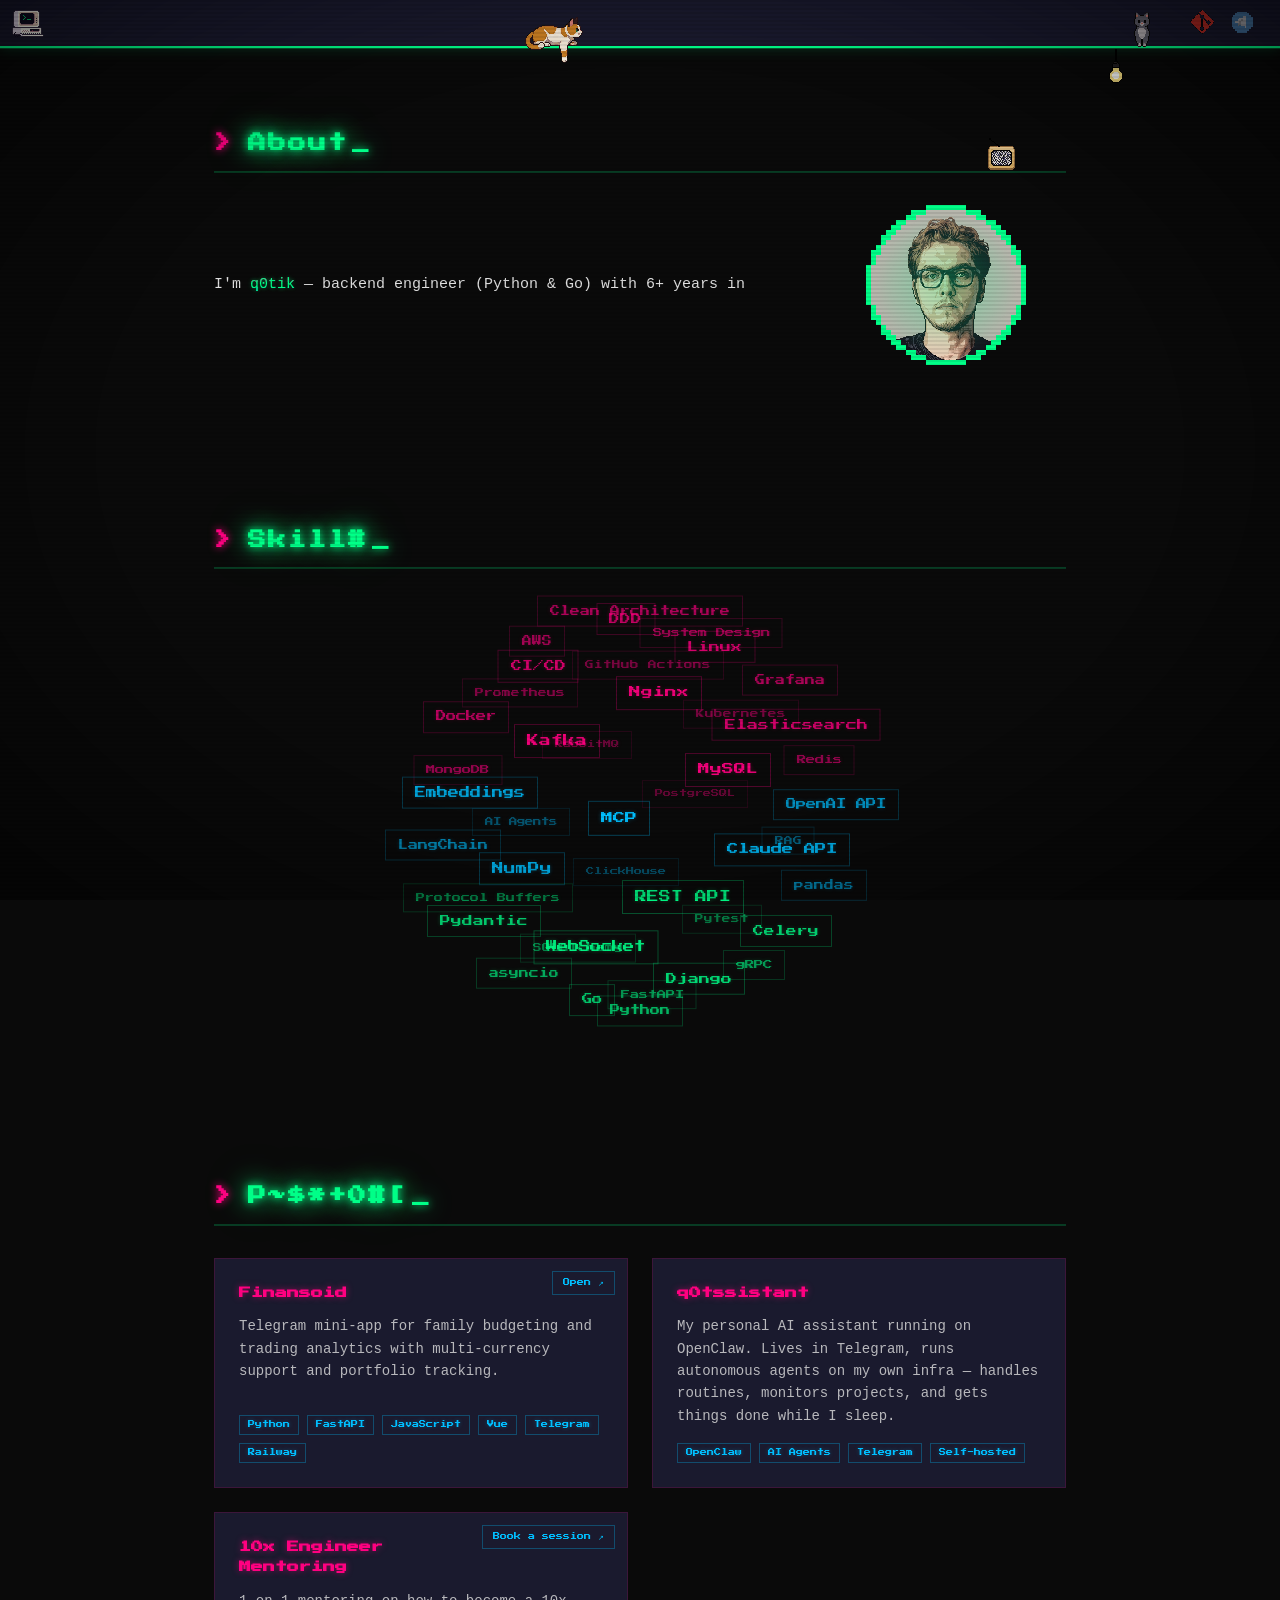
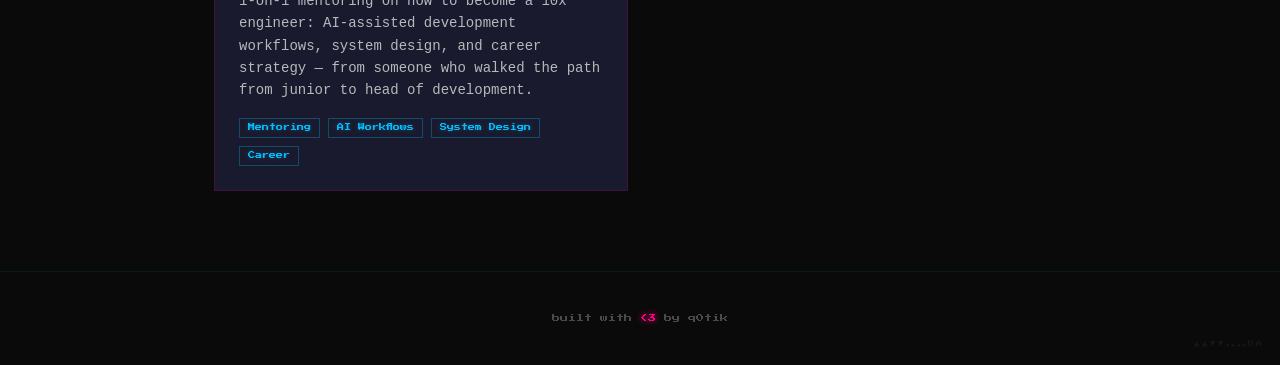
==== index.html @ b0bc7a1e "content: refresh about, expand skills cloud, rework projects - About: Python & Go, real CV numbers, " ====
<!DOCTYPE html>
<html lang="en">
<head>
  <meta charset="UTF-8">
  <meta name="viewport" content="width=device-width, initial-scale=1.0, maximum-scale=1.0, user-scalable=no">
  <meta name="description" content="q0tik — backend engineer & engineering lead. High-load fintech systems, AI agents, pixel art. Personal portfolio.">
  <meta name="theme-color" content="#0a0a0a">
  <title>q0tik — backend engineer & genius</title>
  <link rel="icon" type="image/png" href="assets/favicon.png">
  <link rel="icon" type="image/x-icon" href="favicon.ico">
  <link rel="preconnect" href="https://fonts.googleapis.com">
  <link rel="preconnect" href="https://fonts.gstatic.com" crossorigin>
  <link href="https://fonts.googleapis.com/css2?family=Press+Start+2P&display=swap" rel="stylesheet">
  <link rel="stylesheet" href="css/style.css">
</head>
<body>
  <canvas id="particles-canvas"></canvas>
  <nav class="navbar" id="navbar">
    <button class="terminal-btn" id="terminal-btn" aria-label="Open terminal"><div class="terminal-btn-sprite"></div></button>
    <div class="cat-container cat-lying" id="cat-lying" aria-hidden="true"></div>
    <div class="cat-container" id="cat" aria-hidden="true"></div>
    <button class="bulb-toggle" id="bulb-toggle" aria-label="Toggle lights">
      <img src="assets/bulb/bulb-on.png" alt="" class="bulb-img" id="bulb-img">
    </button>
    <div class="nav-socials">
      <a href="https://github.com/q0tik" target="_blank" rel="noopener" aria-label="GitHub"><img src="assets/icons/git_64x64.png" alt="GitHub" class="nav-icon"></a>
      <a href="https://q0tik.t.me" target="_blank" rel="noopener" aria-label="Telegram"><img src="assets/icons/tg_pixelart_64x64.png" alt="Telegram" class="nav-icon"></a>
    </div>
  </nav>

  <main>
    <section id="about" class="section">
      <div class="section-title-wrap">
        <h2 class="section-title">About</h2>
        <div class="tv-container" aria-hidden="true"><div class="tv-sprite"></div></div>
      </div>
      <div class="about-content">
        <p>I'm <span class="highlight glitch" data-text="q0tik">q0tik</span> — backend engineer (Python &amp; Go) with 6+ years in fintech, crypto, and quant trading. I build high-load systems that handle 40K+ events/sec and process $2M+ in daily transactions — from architecture to production. Not just an engineer: I've built a revenue-making p2p payments startup from scratch and grew its engineering team to 12+ people — hiring, architecture, releases, on-call, all of it. On the side I make games and pixel art.</p>
        <div class="avatar-frame">
          <img src="assets/sprites/avatar-circle.png" alt="q0tik" class="avatar-img">
        </div>
      </div>
    </section>

    <section id="skills" class="section">
      <h2 class="section-title">Skills</h2>
      <div class="skills-orbit" id="skills-orbit"></div>
    </section>

    <section id="projects" class="section">
      <h2 class="section-title">Projects</h2>
      <div class="projects-grid">
        <div class="project-card">
          <a href="https://t.me/finansoid_bot/finansoid" target="_blank" rel="noopener" class="project-link">Open ↗</a>
          <h3>Finansoid</h3>
          <p>Telegram mini-app for family budgeting and trading analytics with multi-currency support and portfolio tracking.</p>
          <div class="project-tags">
            <span class="project-tag">Python</span>
            <span class="project-tag">FastAPI</span>
            <span class="project-tag">JavaScript</span>
            <span class="project-tag">Vue</span>
            <span class="project-tag">Telegram</span>
            <span class="project-tag">Railway</span>
          </div>
        </div>
        <div class="project-card">
          <h3>q0tssistant</h3>
          <p>My personal AI assistant running on OpenClaw. Lives in Telegram, runs autonomous agents on my own infra — handles routines, monitors projects, and gets things done while I sleep.</p>
          <div class="project-tags">
            <span class="project-tag">OpenClaw</span>
            <span class="project-tag">AI Agents</span>
            <span class="project-tag">Telegram</span>
            <span class="project-tag">Self-hosted</span>
          </div>
        </div>
        <div class="project-card">
          <a href="https://q0tik.t.me" target="_blank" rel="noopener" class="project-link">Book a session ↗</a>
          <h3>10x Engineer Mentoring</h3>
          <p>1-on-1 mentoring on how to become a 10x engineer: AI-assisted development workflows, system design, and career strategy — from someone who walked the path from junior to head of development.</p>
          <div class="project-tags">
            <span class="project-tag">Mentoring</span>
            <span class="project-tag">AI Workflows</span>
            <span class="project-tag">System Design</span>
            <span class="project-tag">Career</span>
          </div>
        </div>
      </div>
    </section>

  </main>

  <footer class="footer">
    <p>built with <span class="heart">&lt;3</span> by q0tik</p>
    <span class="konami-hint">▲▲▼▼◄►◄►BA</span>
  </footer>

  <script src="js/bulb.js"></script>
  <script src="js/cat.js"></script>
  <script src="js/horse.js"></script>
  <script src="js/particles.js"></script>
  <script src="js/skills.js"></script>
  <script src="js/effects.js"></script>
  <script src="js/hacker-text.js"></script>
  <script src="js/konami.js"></script>
  <script src="js/matrix.js"></script>
  <script src="js/terminal.js"></script>
  <script src="js/pixel-explosions.js"></script>
  <script src="js/main.js"></script>
</body>
</html>
---- css/style.css ----
/* === Reset === */
*, *::before, *::after {
  margin: 0;
  padding: 0;
  box-sizing: border-box;
}


/* === Palette === */
:root {
  --bg: #0a0a0a;
  --surface: #1a1a2e;
  --text: #e0e0e0;
  --accent-green: #00ff88;
  --accent-pink: #ff0080;
  --accent-blue: #00bfff;
  --font-pixel: 'Press Start 2P', monospace;
  --font-body: 'Courier New', Courier, monospace;
  --navbar-height: 48px;
  --glow-green: 0 0 6px var(--accent-green), 0 0 20px var(--accent-green), 0 0 40px rgba(0, 255, 136, 0.3);
  --glow-pink: 0 0 6px var(--accent-pink), 0 0 20px var(--accent-pink), 0 0 40px rgba(255, 0, 128, 0.3);
  --glow-blue: 0 0 6px var(--accent-blue), 0 0 20px var(--accent-blue), 0 0 40px rgba(0, 191, 255, 0.3);
}

html, body {
  overflow-x: hidden;
}

html {
  scroll-behavior: smooth;
  scroll-padding-top: var(--navbar-height);
}

/* === Custom Cursor === */
body {
  background: var(--bg);
  color: var(--text);
  font-family: var(--font-body);
  font-size: 15px;
  line-height: 1.7;
  cursor: url("data:image/svg+xml,%3Csvg xmlns='http://www.w3.org/2000/svg' width='16' height='16'%3E%3Crect x='6' y='0' width='4' height='16' fill='%2300ff88'/%3E%3Crect x='0' y='6' width='16' height='4' fill='%2300ff88'/%3E%3C/svg%3E") 8 8, crosshair;
  overflow-x: hidden;
}

/* Pointer cursor — pink crosshair with dot */
a, button, .project-card, .social-link,
.terminal-btn, .terminal-close, .bulb-toggle,
.skill-tag, .nav-icon, .project-link, .konami-hint {
  cursor: url("data:image/svg+xml,%3Csvg xmlns='http://www.w3.org/2000/svg' width='16' height='16'%3E%3Crect x='6' y='0' width='4' height='16' fill='%23ff0080'/%3E%3Crect x='0' y='6' width='16' height='4' fill='%23ff0080'/%3E%3Crect x='6' y='6' width='4' height='4' fill='%23fff'/%3E%3C/svg%3E") 8 8, pointer;
}

/* Grab cursor — blue open hand pixels */
.skills-orbit {
  cursor: url("data:image/svg+xml,%3Csvg xmlns='http://www.w3.org/2000/svg' width='16' height='16'%3E%3Crect x='2' y='0' width='2' height='6' fill='%2300bfff'/%3E%3Crect x='6' y='0' width='2' height='6' fill='%2300bfff'/%3E%3Crect x='10' y='0' width='2' height='6' fill='%2300bfff'/%3E%3Crect x='0' y='6' width='14' height='2' fill='%2300bfff'/%3E%3Crect x='0' y='8' width='14' height='6' fill='%2300bfff'/%3E%3C/svg%3E") 7 8, grab;
}

.skills-orbit:active {
  cursor: url("data:image/svg+xml,%3Csvg xmlns='http://www.w3.org/2000/svg' width='16' height='16'%3E%3Crect x='2' y='4' width='2' height='4' fill='%2300bfff'/%3E%3Crect x='6' y='4' width='2' height='4' fill='%2300bfff'/%3E%3Crect x='10' y='4' width='2' height='4' fill='%2300bfff'/%3E%3Crect x='0' y='8' width='14' height='2' fill='%2300bfff'/%3E%3Crect x='0' y='10' width='14' height='6' fill='%2300bfff'/%3E%3C/svg%3E") 7 8, grabbing;
}

/* Text cursor — green I-beam pixel */
.terminal-input {
  cursor: url("data:image/svg+xml,%3Csvg xmlns='http://www.w3.org/2000/svg' width='8' height='16'%3E%3Crect x='0' y='0' width='8' height='2' fill='%2300ff88'/%3E%3Crect x='3' y='2' width='2' height='12' fill='%2300ff88'/%3E%3Crect x='0' y='14' width='8' height='2' fill='%2300ff88'/%3E%3C/svg%3E") 4 8, text;
}

/* === Scanlines + Pixel Grid Overlay === */
body::before {
  content: '';
  position: fixed;
  inset: 0;
  z-index: 9999;
  pointer-events: none;
  background:
    repeating-linear-gradient(
      0deg,
      transparent,
      transparent 2px,
      rgba(0, 0, 0, 0.08) 2px,
      rgba(0, 0, 0, 0.08) 4px
    );
}

body::after {
  content: '';
  position: fixed;
  inset: 0;
  z-index: 9998;
  pointer-events: none;
  background: radial-gradient(
    ellipse at center,
    transparent 60%,
    rgba(0, 0, 0, 0.5) 100%
  );
}

/* === Navbar === */
.navbar {
  position: fixed;
  top: 0;
  left: 0;
  width: 100%;
  height: var(--navbar-height);
  background: var(--surface);
  border-bottom: 2px solid var(--accent-green);
  box-shadow: 0 2px 12px rgba(0, 255, 136, 0.15), 0 1px 0 rgba(0, 255, 136, 0.3);
  display: flex;
  align-items: center;
  padding: 0 24px;
  z-index: 100;
  overflow: visible;
}

.nav-links {
  display: flex;
  gap: 24px;
}

.nav-socials {
  display: flex;
  gap: 12px;
  top: 4px;
  align-items: center;
  z-index: 102;
  position: relative;
}

.nav-icon {
  width: 28px;
  height: 28px;
  image-rendering: pixelated;
  image-rendering: crisp-edges;
  opacity: 0.7;
  transition: opacity 0.2s, filter 0.2s;
}

.nav-icon:hover {
  opacity: 1;
  filter: drop-shadow(0 0 6px var(--accent-green));
}

.nav-link {
  font-family: var(--font-pixel);
  font-size: 10px;
  color: var(--text);
  text-decoration: none;
  padding: 6px 10px;
  position: relative;
  transition: text-shadow 0.2s, color 0.2s;
}

/* Pixel underline animation */
.nav-link::after {
  content: '';
  position: absolute;
  bottom: 0;
  left: 50%;
  width: 0;
  height: 2px;
  background: var(--accent-green);
  box-shadow: 0 0 6px var(--accent-green);
  transition: width 0.25s ease, left 0.25s ease;
}

.nav-link:hover::after,
.nav-link.active::after {
  width: 100%;
  left: 0;
}

.nav-link:hover,
.nav-link.active {
  color: var(--accent-green);
  text-shadow: 0 0 8px var(--accent-green), 0 0 20px var(--accent-green);
}

.nav-link:focus-visible {
  outline: 2px solid var(--accent-green);
  outline-offset: 2px;
}

/* === Burger === */
.burger {
  display: none;
  flex-direction: column;
  gap: 5px;
  background: none;
  border: none;
  cursor: pointer;
  padding: 8px;
  z-index: 110;
}

.burger span {
  display: block;
  width: 22px;
  height: 2px;
  background: var(--accent-green);
  box-shadow: 0 0 4px var(--accent-green);
  transition: transform 0.3s ease, opacity 0.3s ease;
  transform-origin: center;
}

.burger.open span:nth-child(1) {
  transform: translateY(7px) rotate(45deg);
}

.burger.open span:nth-child(2) {
  opacity: 0;
  transform: scaleX(0);
}

.burger.open span:nth-child(3) {
  transform: translateY(-7px) rotate(-45deg);
}

/* === Terminal Button (navbar) === */
.terminal-btn {
  position: absolute;
  left: 12px;
  top: 50%;
  transform: translateY(-50%);
  background: none;
  border: none;
  padding: 0;
  cursor: pointer;
  z-index: 102;
  transition: filter 0.2s;
}

.terminal-btn:hover {
  filter: drop-shadow(0 0 6px var(--accent-green));
}

.terminal-btn-sprite {
  width: 32px;
  height: 32px;
  background: url('../assets/icons/pc-spritesheet.png') 0 0 / 64px 32px no-repeat;
  image-rendering: pixelated;
  image-rendering: crisp-edges;
  animation: terminal-blink 1s steps(2) infinite;
}

@keyframes terminal-blink {
  from { background-position: 0 0; }
  to { background-position: -64px 0; }
}

/* === Light Bulb Toggle === */
.bulb-toggle {
  background: none;
  border: none;
  padding: 0;
  position: absolute;
  right: 140px;
  top: 42px;
  z-index: 101;
  cursor: pointer;
  transition: filter 0.2s;
}

.bulb-toggle:hover {
  filter: drop-shadow(0 0 8px rgba(255, 204, 0, 0.6));
}

.bulb-img {
  width: 48px;
  height: 48px;
  image-rendering: pixelated;
  image-rendering: crisp-edges;
}

/* === Dark Room Mode === */
body.lights-off main,
body.lights-off .footer {
  background: transparent;
  transition: color 0.5s;
}

body.lights-off p,
body.lights-off .about-content p,
body.lights-off .project-card p,
body.lights-off .project-card h3,
body.lights-off .project-link,
body.lights-off .project-tag,
body.lights-off .skill-tag,
body.lights-off .footer p,
body.lights-off .footer .heart,
body.lights-off .konami-hint {
  color: rgba(224, 224, 224, 0.08) !important;
  text-shadow: none !important;
  border-color: transparent;
}

body.lights-off .section-title {
  color: rgba(0, 255, 136, 0.7);
  text-shadow: 0 0 6px rgba(0, 255, 136, 0.5), 0 0 16px rgba(0, 255, 136, 0.3);
  animation: none;
}

body.lights-off .navbar {
  border-bottom-color: rgba(0, 255, 136, 0.5);
  box-shadow: 0 2px 16px rgba(0, 255, 136, 0.15);
}

body.lights-off .project-card {
  border-color: transparent;
  box-shadow: none;
  background: transparent;
}

body.lights-off .avatar-frame::before {
  opacity: 0.5;
}

body.lights-off .avatar-img {
  opacity: 0.6;
}

body.lights-off .highlight,
body.lights-off .glitch {
  color: rgba(0, 255, 136, 0.7) !important;
  text-shadow: 0 0 6px rgba(0, 255, 136, 0.4) !important;
}

body.lights-off .glitch::before,
body.lights-off .glitch::after {
  display: none;
}

body.lights-off .space-horse {
  opacity: 0.1;
}

body.lights-off .project-card:hover p,
body.lights-off .project-card:hover h3,
body.lights-off .project-card:hover .project-tag,
body.lights-off .project-card:hover .project-link {
  color: rgba(224, 224, 224, 0.6) !important;
  text-shadow: none !important;
  transition: color 0.3s;
}

body.lights-off .project-card:hover h3 {
  color: var(--accent-pink) !important;
  text-shadow: 0 0 6px rgba(255, 0, 128, 0.5) !important;
}

body.lights-off .project-card:hover .project-tag {
  border-color: rgba(0, 191, 255, 0.2);
  color: var(--accent-blue) !important;
}

body.lights-off .project-ribbon {
  opacity: 0.6;
  box-shadow: 0 0 10px rgba(255, 204, 0, 0.3);
}

body.lights-off .nav-icon {
  opacity: 0.2;
}

body.lights-off .section {
  border-bottom-color: transparent;
}

body.lights-off .section-title::before {
  color: rgba(255, 0, 128, 0.5);
  text-shadow: 0 0 6px rgba(255, 0, 128, 0.3);
}

body.lights-off .footer {
  border-top-color: transparent;
}

/* === Cat Container (navbar) === */
.cat-container {
  position: relative;
  width: 92px;
  height: 92px;
  overflow: visible;
  z-index: 101;
  align-self: flex-end;
  margin-bottom: -30px;
  margin-left: auto;
  flex-shrink: 0;
}

.cat-sprite {
  width: 92px;
  height: 92px;
  background-image: url('../assets/cat/cat-spritesheet.png');
  background-repeat: no-repeat;
  image-rendering: pixelated;
  image-rendering: crisp-edges;
  -ms-interpolation-mode: nearest-neighbor;
}

/* Gray cat sprite sheet: 736x92, 8 frames, sitting idle */
@keyframes cat-idle {
  from { background-position: 0 0; }
  to   { background-position: -736px 0; }
}

.cat-sprite.idle {
  animation: cat-idle 1.6s steps(8) infinite;
}

/* Tricolor lying cat */
.cat-lying {
  margin-bottom: -40px;
}

.cat-lying-sprite {
  width: 92px;
  height: 92px;
  background-image: url('../assets/cat/cat-lying-spritesheet.png');
  background-repeat: no-repeat;
  image-rendering: pixelated;
  image-rendering: crisp-edges;
  -ms-interpolation-mode: nearest-neighbor;
}

@keyframes cat-paw-swing {
  from { background-position: 0 0; }
  to   { background-position: -368px 0; }
}

.cat-lying-sprite.paw-swing {
  animation: cat-paw-swing 1.2s steps(4) infinite;
}

/* === Main Content === */
main {
  padding-top: var(--navbar-height);
  min-height: 100vh;
}

/* === Sections === */
.section {
  padding: 80px 24px;
  max-width: 900px;
  margin: 0 auto;
  opacity: 0;
  transform: translateY(30px);
  transition: opacity 0.6s ease, transform 0.6s ease;
}

.section.visible {
  opacity: 1;
  transform: translateY(0);
}

/* Staggered delays */
.section:nth-child(1) { transition-delay: 0s; }
.section:nth-child(2) { transition-delay: 0.08s; }
.section:nth-child(3) { transition-delay: 0.16s; }
.section:nth-child(4) { transition-delay: 0.24s; }

/* === Section Titles === */
.section-title {
  font-family: var(--font-pixel);
  font-size: 18px;
  color: var(--accent-green);
  text-shadow:
    0 0 8px var(--accent-green),
    0 0 24px var(--accent-green),
    0 0 48px rgba(0, 255, 136, 0.4),
    0 0 80px rgba(0, 255, 136, 0.15);
  margin-bottom: 32px;
  padding-bottom: 12px;
  border-bottom: 2px solid rgba(0, 255, 136, 0.2);
  position: relative;
  letter-spacing: 2px;
}

/* Decorative bracket before title */
.section-title::before {
  content: '>';
  color: var(--accent-pink);
  text-shadow: 0 0 8px var(--accent-pink);
}

/* Section title wrapper for inline decorations */
.section-title-wrap {
  position: relative;
  margin-bottom: 32px;
}

.section-title-wrap .section-title {
  margin-bottom: 0;
}

/* TV on the About title bar */
.tv-container {
  position: absolute;
  right: 20px;
  bottom: -29px;
  width: 92px;
  height: 92px;
  overflow: visible;
}

.tv-sprite {
  width: 92px;
  height: 92px;
  background-image: url('../assets/sprites/tv-spritesheet.png');
  background-repeat: no-repeat;
  image-rendering: pixelated;
  image-rendering: crisp-edges;
  animation: tv-noise 0.6s steps(4) infinite;
}

@keyframes tv-noise {
  from { background-position: 0 0; }
  to   { background-position: -368px 0; }
}

/* Blinking cursor after title */
.section-title::after {
  content: '_';
  color: var(--accent-green);
  animation: blink-cursor 1s steps(1) infinite;
  margin-left: 4px;
}

@keyframes blink-cursor {
  0%, 50% { opacity: 1; }
  51%, 100% { opacity: 0; }
}

/* === About Section === */
.about-content {
  display: flex;
  align-items: center;
  gap: 40px;
}

#about p {
  font-size: 15px;
  line-height: 1.8;
  max-width: 680px;
  color: var(--text);
  flex: 1;
}

#about .highlight {
  color: var(--accent-green);
  text-shadow: 0 0 4px rgba(0, 255, 136, 0.3);
}

/* Pixel circle avatar */
.avatar-frame {
  flex-shrink: 0;
  width: 160px;
  height: 160px;
  margin-right: 40px;
  position: relative;
  overflow: hidden;
}

/* Pixel circle border overlay */
.avatar-frame::after {
  content: '';
  position: absolute;
  inset: 0;
  background: url('../assets/sprites/circle-border.png') center / 100% 100% no-repeat;
  image-rendering: pixelated;
  image-rendering: crisp-edges;
  z-index: 2;
  pointer-events: none;
}

.avatar-img {
  width: 100%;
  height: 100%;
  image-rendering: pixelated;
  image-rendering: crisp-edges;
}

/* === Skills Orbit === */
.skills-orbit {
  position: relative;
  width: 100%;
  height: 420px;
  perspective: 800px;
  overflow: visible;
  cursor: grab;
  user-select: none;
  -webkit-user-select: none;
}

.skills-orbit:active {
  cursor: grabbing;
}

.skill-tag {
  position: absolute;
  font-family: var(--font-pixel);
  font-size: 9px;
  padding: 6px 12px;
  border: 1px solid;
  white-space: nowrap;
  transition: text-shadow 0.2s, border-color 0.2s, transform 0.1s;
  pointer-events: auto;
  user-select: none;
}

.skill-tag[data-group="backend"] {
  color: var(--accent-green);
  border-color: rgba(0, 255, 136, 0.3);
  text-shadow: 0 0 4px rgba(0, 255, 136, 0.3);
}

.skill-tag[data-group="data"] {
  color: var(--accent-blue);
  border-color: rgba(0, 191, 255, 0.3);
  text-shadow: 0 0 4px rgba(0, 191, 255, 0.3);
}

.skill-tag[data-group="infra"] {
  color: var(--accent-pink);
  border-color: rgba(255, 0, 128, 0.3);
  text-shadow: 0 0 4px rgba(255, 0, 128, 0.3);
}

.skill-tag:hover {
  z-index: 100 !important;
  transform: scale(1.2) !important;
}

.skill-tag[data-group="backend"]:hover {
  text-shadow: 0 0 8px var(--accent-green), 0 0 20px var(--accent-green);
  border-color: var(--accent-green);
  box-shadow: 0 0 12px rgba(0, 255, 136, 0.3);
}

.skill-tag[data-group="data"]:hover {
  text-shadow: 0 0 8px var(--accent-blue), 0 0 20px var(--accent-blue);
  border-color: var(--accent-blue);
  box-shadow: 0 0 12px rgba(0, 191, 255, 0.3);
}

.skill-tag[data-group="infra"]:hover {
  text-shadow: 0 0 8px var(--accent-pink), 0 0 20px var(--accent-pink);
  border-color: var(--accent-pink);
  box-shadow: 0 0 12px rgba(255, 0, 128, 0.3);
}

/* === Project WIP Ribbon === */
.project-card.wip {
  overflow: hidden;
}

.project-ribbon {
  position: absolute;
  top: 20px;
  right: -35px;
  width: 140px;
  text-align: center;
  font-family: var(--font-pixel);
  font-size: 7px;
  color: #0a0a0a;
  background: #ffcc00;
  padding: 4px 0;
  transform: rotate(45deg);
  box-shadow: 0 0 10px rgba(255, 204, 0, 0.5);
  z-index: 10;
  letter-spacing: 1px;
}

/* === Project Link Button === */
.project-link {
  position: absolute;
  top: 12px;
  right: 12px;
  display: inline-flex;
  align-items: center;
  gap: 6px;
  font-family: var(--font-pixel);
  font-size: 7px;
  color: var(--accent-blue);
  text-decoration: none;
  border: 1px solid rgba(0, 191, 255, 0.3);
  padding: 5px 10px;
  transition: all 0.2s;
  z-index: 10;
}

/* Заголовок не должен заезжать под абсолютную кнопку-ссылку */
.project-link + h3 {
  padding-right: 120px;
}

.project-link:hover {
  color: #fff;
  border-color: var(--accent-blue);
  box-shadow: 0 0 10px rgba(0, 191, 255, 0.3);
  text-shadow: 0 0 6px var(--accent-blue);
}

/* === Projects Grid === */
.projects-grid {
  display: grid;
  grid-template-columns: repeat(auto-fill, minmax(280px, 1fr));
  gap: 24px;
}

.project-card {
  background: var(--surface);
  border: 1px solid rgba(255, 0, 128, 0.15);
  padding: 24px;
  position: relative;
  transition: box-shadow 0.3s ease, border-color 0.3s ease, transform 0.2s ease;
  display: flex;
  flex-direction: column;
  min-height: 220px;
}

/* Pixel corner decorations */
.project-card::before {
  content: '';
  position: absolute;
  top: -1px;
  left: -1px;
  right: -1px;
  bottom: -1px;
  border: 1px solid transparent;
  pointer-events: none;
  transition: border-color 0.3s ease;
}

.project-card:hover {
  border-color: var(--accent-pink);
  box-shadow:
    0 0 10px rgba(255, 0, 128, 0.2),
    0 0 30px rgba(255, 0, 128, 0.1),
    inset 0 0 20px rgba(255, 0, 128, 0.03);
  transform: translateY(-2px);
}

.project-card:hover::before {
  border-color: rgba(255, 0, 128, 0.3);
}

.project-card h3 {
  font-family: var(--font-pixel);
  font-size: 12px;
  color: var(--accent-pink);
  text-shadow: 0 0 6px rgba(255, 0, 128, 0.5);
  margin-bottom: 12px;
}

.project-card p {
  font-size: 14px;
  color: rgba(224, 224, 224, 0.8);
  line-height: 1.6;
  flex: 1;
}

.project-card .project-tags {
  margin-top: auto;
  padding-top: 16px;
  display: flex;
  flex-wrap: wrap;
  gap: 8px;
}

.project-tag {
  font-family: var(--font-pixel);
  font-size: 7px;
  color: var(--accent-blue);
  border: 1px solid rgba(0, 191, 255, 0.3);
  padding: 3px 8px;
  text-shadow: 0 0 4px rgba(0, 191, 255, 0.3);
}

/* === Blog Section === */
#blog p {
  color: rgba(224, 224, 224, 0.6);
  font-style: italic;
}

.blog-post {
  background: var(--surface);
  border-left: 3px solid var(--accent-green);
  padding: 20px 24px;
  margin-bottom: 16px;
  transition: border-color 0.2s, box-shadow 0.2s;
}

.blog-post:hover {
  border-left-color: var(--accent-blue);
  box-shadow: 0 0 15px rgba(0, 191, 255, 0.08);
}

.blog-post h3 {
  font-family: var(--font-pixel);
  font-size: 10px;
  color: var(--accent-green);
  margin-bottom: 8px;
}

.blog-post .blog-date {
  font-size: 11px;
  color: rgba(224, 224, 224, 0.4);
  margin-bottom: 8px;
}

/* === Links / Social === */
.links-row {
  display: flex;
  flex-wrap: wrap;
  gap: 16px;
}

.social-link {
  font-family: var(--font-pixel);
  font-size: 10px;
  color: var(--accent-blue);
  text-decoration: none;
  padding: 10px 20px;
  border: 2px solid rgba(0, 191, 255, 0.4);
  background: transparent;
  position: relative;
  transition: all 0.25s ease;
  display: inline-flex;
  align-items: center;
  gap: 8px;
}

.social-link::before {
  content: '[';
  color: rgba(0, 191, 255, 0.5);
  margin-right: 2px;
}

.social-link::after {
  content: ']';
  color: rgba(0, 191, 255, 0.5);
  margin-left: 2px;
}

.social-link:hover {
  color: #fff;
  border-color: var(--accent-blue);
  box-shadow:
    0 0 10px rgba(0, 191, 255, 0.3),
    0 0 30px rgba(0, 191, 255, 0.15),
    inset 0 0 15px rgba(0, 191, 255, 0.05);
  text-shadow: 0 0 8px var(--accent-blue);
}

.social-link:focus-visible {
  outline: 2px solid var(--accent-blue);
  outline-offset: 3px;
}

/* === Footer === */
.footer {
  position: relative;
  text-align: center;
  padding: 40px 24px;
  font-family: var(--font-pixel);
  font-size: 8px;
  color: rgba(224, 224, 224, 0.3);
  border-top: 1px solid rgba(0, 255, 136, 0.08);
}

.konami-hint {
  position: absolute;
  right: 16px;
  bottom: 16px;
  font-size: 6px;
  color: rgba(224, 224, 224, 0.06);
  letter-spacing: 2px;
  transition: color 0.3s;
}

.konami-hint:hover {
  color: rgba(224, 224, 224, 0.15);
}

.footer .heart {
  color: var(--accent-pink);
  text-shadow: 0 0 6px var(--accent-pink);
  display: inline-block;
  animation: heartbeat 2s ease infinite;
}

@keyframes heartbeat {
  0%, 100% { transform: scale(1); }
  15% { transform: scale(1.15); }
  30% { transform: scale(1); }
  45% { transform: scale(1.1); }
}

/* === Neon Flicker on Section Titles === */
@keyframes neon-flicker {
  0%, 19%, 21%, 23%, 25%, 54%, 56%, 100% {
    text-shadow:
      0 0 8px var(--accent-green),
      0 0 24px var(--accent-green),
      0 0 48px rgba(0, 255, 136, 0.4),
      0 0 80px rgba(0, 255, 136, 0.15);
    opacity: 1;
  }
  20%, 24%, 55% {
    text-shadow: none;
    opacity: 0.8;
  }
}

.section-title {
  animation: neon-flicker 4s ease-in-out infinite;
}

/* === Glitch Effect on .highlight (q0tik) === */
.glitch {
  position: relative;
  display: inline-block;
}

.glitch::before,
.glitch::after {
  content: attr(data-text);
  position: absolute;
  top: 0;
  left: 0;
  width: 100%;
  height: 100%;
  pointer-events: none;
}

.glitch::before {
  color: var(--accent-pink);
  animation: glitch-shift 3s infinite linear alternate-reverse;
  clip-path: inset(0 0 60% 0);
  z-index: -1;
}

.glitch::after {
  color: var(--accent-blue);
  animation: glitch-shift 2s infinite linear alternate;
  clip-path: inset(60% 0 0 0);
  z-index: -1;
}

@keyframes glitch-shift {
  0%, 85% { transform: translate(0); }
  86% { transform: translate(-3px, 1px); }
  88% { transform: translate(3px, -1px); }
  90% { transform: translate(-2px, -1px); }
  92% { transform: translate(2px, 1px); }
  94% { transform: translate(-1px, 2px); }
  96% { transform: translate(1px, -2px); }
  100% { transform: translate(0); }
}

/* === Pulsing Avatar Glow (circular) === */
@keyframes avatar-glow-pulse {
  0%, 100% { opacity: 0.4; transform: translate(-50%, -50%) scale(1); }
  50% { opacity: 0.8; transform: translate(-50%, -50%) scale(1.05); }
}

.avatar-frame::before {
  content: '';
  position: absolute;
  top: 50%;
  left: 50%;
  width: 90%;
  height: 90%;
  border-radius: 50%;
  background: radial-gradient(circle, rgba(0, 255, 136, 0.3) 0%, rgba(0, 255, 136, 0.1) 50%, transparent 70%);
  transform: translate(-50%, -50%);
  animation: avatar-glow-pulse 2.5s ease-in-out infinite;
  z-index: 0;
  pointer-events: none;
}

/* === Animated Arrow Before Titles === */
@keyframes arrow-bounce {
  0%, 100% { transform: translateX(0); }
  50% { transform: translateX(4px); }
}

.section-title::before {
  display: inline-block;
  animation: arrow-bounce 1.5s ease-in-out infinite;
  margin-right: 14px;
}

/* === Project Card Glow Hover === */
.project-card::after {
  content: '';
  position: absolute;
  inset: -2px;
  background: linear-gradient(45deg, var(--accent-pink), var(--accent-blue), var(--accent-green));
  opacity: 0;
  z-index: -1;
  filter: blur(12px);
  transition: opacity 0.4s ease;
}

.project-card:hover::after {
  opacity: 0.15;
}

/* === Tag Shimmer on Hover === */
.project-tag {
  transition: all 0.2s ease;
}

.project-card:hover .project-tag {
  border-color: var(--accent-blue);
  box-shadow: 0 0 8px rgba(0, 191, 255, 0.3);
  text-shadow: 0 0 6px rgba(0, 191, 255, 0.5);
}

/* === Space Horse === */
.space-horse {
  position: fixed;
  width: 120px;
  height: 120px;
  z-index: -1;
  pointer-events: none;
  image-rendering: pixelated;
  image-rendering: crisp-edges;
  opacity: 0.35;
}

.space-horse.east {
  background-image: url('../assets/horse/horse-run-east.png');
  animation: horse-run-east 0.8s steps(8) infinite;
}

.space-horse.west {
  background-image: url('../assets/horse/horse-run-west.png');
  animation: horse-run-west 0.8s steps(8) infinite;
}

@keyframes horse-run-east {
  from { background-position: 0 0; }
  to { background-position: -960px 0; }
}

@keyframes horse-run-west {
  from { background-position: 0 0; }
  to { background-position: -960px 0; }
}

/* === Floating Particles Canvas === */
#particles-canvas {
  position: fixed;
  top: 0;
  left: 0;
  width: 100%;
  height: 100%;
  z-index: -1;
  pointer-events: none;
}

/* === Typewriter Effect === */
.typewriter {
  overflow: hidden;
  border-right: 2px solid var(--accent-green);
  white-space: nowrap;
  width: 0;
  animation: typewriter-reveal 2.5s steps(60, end) 0.5s forwards,
             typewriter-blink 0.8s steps(1) infinite;
}

@keyframes typewriter-reveal {
  to { width: 100%; }
}

@keyframes typewriter-blink {
  0%, 50% { border-right-color: var(--accent-green); }
  51%, 100% { border-right-color: transparent; }
}

/* === Footer Neon Flicker === */
@keyframes footer-glow {
  0%, 100% { color: rgba(224, 224, 224, 0.3); }
  50% { color: rgba(224, 224, 224, 0.5); text-shadow: 0 0 4px rgba(0, 255, 136, 0.2); }
}

.footer p {
  animation: footer-glow 4s ease-in-out infinite;
}

/* === Navbar Border Glow Pulse === */
@keyframes navbar-glow {
  0%, 100% {
    box-shadow: 0 2px 12px rgba(0, 255, 136, 0.15), 0 1px 0 rgba(0, 255, 136, 0.3);
  }
  50% {
    box-shadow: 0 2px 20px rgba(0, 255, 136, 0.3), 0 1px 0 rgba(0, 255, 136, 0.5);
  }
}

.navbar {
  animation: navbar-glow 3s ease-in-out infinite;
}

/* === Konami Overdrive === */
@keyframes overdrive-flash {
  0%, 100% { opacity: 0; }
  5%, 10% { opacity: 0.15; }
  15%, 20% { opacity: 0; }
  25%, 30% { opacity: 0.1; }
  50% { opacity: 0.2; }
  70%, 75% { opacity: 0.05; }
}

@keyframes overdrive-scanlines {
  0% { background-position: 0 0; }
  100% { background-position: 0 8px; }
}

@keyframes overdrive-shake {
  0%, 100% { transform: translate(0); }
  10% { transform: translate(-2px, 1px); }
  20% { transform: translate(2px, -1px); }
  30% { transform: translate(-1px, -2px); }
  40% { transform: translate(1px, 2px); }
  50% { transform: translate(-2px, -1px); }
  60% { transform: translate(2px, 1px); }
  70% { transform: translate(-1px, 2px); }
  80% { transform: translate(1px, -1px); }
  90% { transform: translate(-1px, -2px); }
}

body.overdrive {
  animation: overdrive-shake 0.15s linear infinite;
}

body.overdrive::before {
  background:
    repeating-linear-gradient(
      0deg,
      transparent,
      transparent 1px,
      rgba(0, 255, 136, 0.1) 1px,
      rgba(0, 255, 136, 0.1) 2px
    );
  animation: overdrive-scanlines 0.2s linear infinite;
}

body.overdrive::after {
  background: radial-gradient(
    ellipse at center,
    rgba(0, 255, 136, 0.05) 0%,
    rgba(255, 0, 128, 0.08) 50%,
    rgba(0, 0, 0, 0.7) 100%
  );
  animation: overdrive-flash 0.5s ease infinite;
}

body.overdrive .section-title {
  animation: neon-flicker 0.2s ease-in-out infinite;
  color: #fff;
  text-shadow:
    0 0 10px var(--accent-green),
    0 0 30px var(--accent-green),
    0 0 60px var(--accent-green),
    0 0 100px rgba(0, 255, 136, 0.5);
}

body.overdrive .navbar {
  box-shadow:
    0 2px 30px rgba(0, 255, 136, 0.5),
    0 1px 0 rgba(0, 255, 136, 0.8);
  border-bottom-color: #fff;
}

body.overdrive .glitch::before,
body.overdrive .glitch::after {
  animation: glitch-shift 0.1s infinite linear alternate;
}

body.overdrive .project-card {
  border-color: var(--accent-pink);
  box-shadow: 0 0 20px rgba(255, 0, 128, 0.3);
}

body.overdrive .skill-tag {
  text-shadow: 0 0 10px currentColor, 0 0 20px currentColor;
}

.konami-msg {
  position: fixed;
  top: 50%;
  left: 50%;
  transform: translate(-50%, -50%);
  font-family: var(--font-pixel);
  font-size: 28px;
  color: #fff;
  text-shadow:
    0 0 10px var(--accent-green),
    0 0 30px var(--accent-green),
    0 0 60px var(--accent-pink),
    0 0 100px var(--accent-pink);
  z-index: 10000;
  pointer-events: none;
  animation: konami-text 3.5s ease-out forwards;
  letter-spacing: 6px;
}

@keyframes konami-text {
  0% { opacity: 0; transform: translate(-50%, -50%) scale(0.5); }
  10% { opacity: 1; transform: translate(-50%, -50%) scale(1.2); }
  20% { transform: translate(-50%, -50%) scale(1); }
  80% { opacity: 1; }
  100% { opacity: 0; transform: translate(-50%, -50%) scale(1.5); }
}

/* === Terminal Overlay === */
.terminal-overlay {
  position: fixed;
  inset: 0;
  z-index: 10001;
  background: rgba(0, 0, 0, 0.7);
  display: none;
  align-items: center;
  justify-content: center;
}

.terminal-window {
  width: 90%;
  max-width: 600px;
  max-height: 70vh;
  background: #0c0c0c;
  border: 1px solid var(--accent-green);
  box-shadow: 0 0 20px rgba(0, 255, 136, 0.2), 0 0 60px rgba(0, 255, 136, 0.05);
  display: flex;
  flex-direction: column;
  font-family: 'Courier New', monospace;
  font-size: 16px;
}

.terminal-header {
  padding: 8px 12px;
  background: rgba(0, 255, 136, 0.08);
  border-bottom: 1px solid rgba(0, 255, 136, 0.2);
  color: var(--accent-green);
  font-family: var(--font-pixel);
  font-size: 9px;
  display: flex;
  justify-content: space-between;
}

.terminal-close {
  cursor: pointer;
  opacity: 0.5;
  transition: opacity 0.2s;
}

.terminal-close:hover {
  opacity: 1;
}

.terminal-output {
  flex: 1;
  overflow-y: auto;
  padding: 12px;
  min-height: 200px;
  max-height: 50vh;
}

.terminal-line {
  color: var(--accent-green);
  white-space: pre-wrap;
  word-break: break-all;
  margin-bottom: 4px;
  line-height: 1.5;
  text-shadow: 0 0 4px rgba(0, 255, 136, 0.3);
}

.terminal-input-line {
  display: flex;
  align-items: center;
  padding: 8px 12px;
  border-top: 1px solid rgba(0, 255, 136, 0.1);
}

.terminal-prompt {
  color: var(--accent-pink);
  text-shadow: 0 0 4px rgba(255, 0, 128, 0.3);
  font-weight: bold;
}

.terminal-input {
  flex: 1;
  background: none;
  border: none;
  outline: none;
  color: var(--accent-green);
  font-family: 'Courier New', monospace;
  font-size: 16px;
  caret-color: var(--accent-green);
  text-shadow: 0 0 4px rgba(0, 255, 136, 0.3);
}

/* === Reduced Motion === */
@media (prefers-reduced-motion: reduce) {
  *, *::before, *::after {
    animation-duration: 0.01ms !important;
    animation-iteration-count: 1 !important;
    transition-duration: 0.01ms !important;
  }

  html {
    scroll-behavior: auto;
  }

  .section {
    opacity: 1;
    transform: none;
  }
}

/* === Focus visible fallback === */
:focus-visible {
  outline: 2px solid var(--accent-green);
  outline-offset: 2px;
}

/* === Selection === */
::selection {
  background: var(--accent-pink);
  color: var(--bg);
}

/* === Scrollbar === */
::-webkit-scrollbar {
  width: 8px;
}

::-webkit-scrollbar-track {
  background: var(--bg);
}

::-webkit-scrollbar-thumb {
  background: var(--surface);
  border: 1px solid rgba(0, 255, 136, 0.2);
}

::-webkit-scrollbar-thumb:hover {
  background: rgba(0, 255, 136, 0.15);
  border-color: var(--accent-green);
}

/* === Responsive (<=768px) === */
@media (max-width: 768px) {
  .navbar {
    padding: 0 12px;
  }

  .nav-socials {
    gap: 8px;
  }

  .nav-icon {
    width: 24px;
    height: 24px;
  }

  .cat-container {
    transform: scale(0.75);
    transform-origin: bottom center;
    margin-bottom: -23px;
  }

  .cat-lying {
    transform: scale(0.75);
    transform-origin: bottom center;
    margin-bottom: -30px;
  }

  .about-content {
    flex-direction: column-reverse;
    gap: 24px;
    text-align: center;
  }

  .avatar-frame {
    width: 120px;
    height: 120px;
    margin-right: 0;
  }

  .section {
    padding: 48px 16px;
  }

  .section-title {
    font-size: 14px;
  }

  .projects-grid {
    grid-template-columns: 1fr;
  }
}
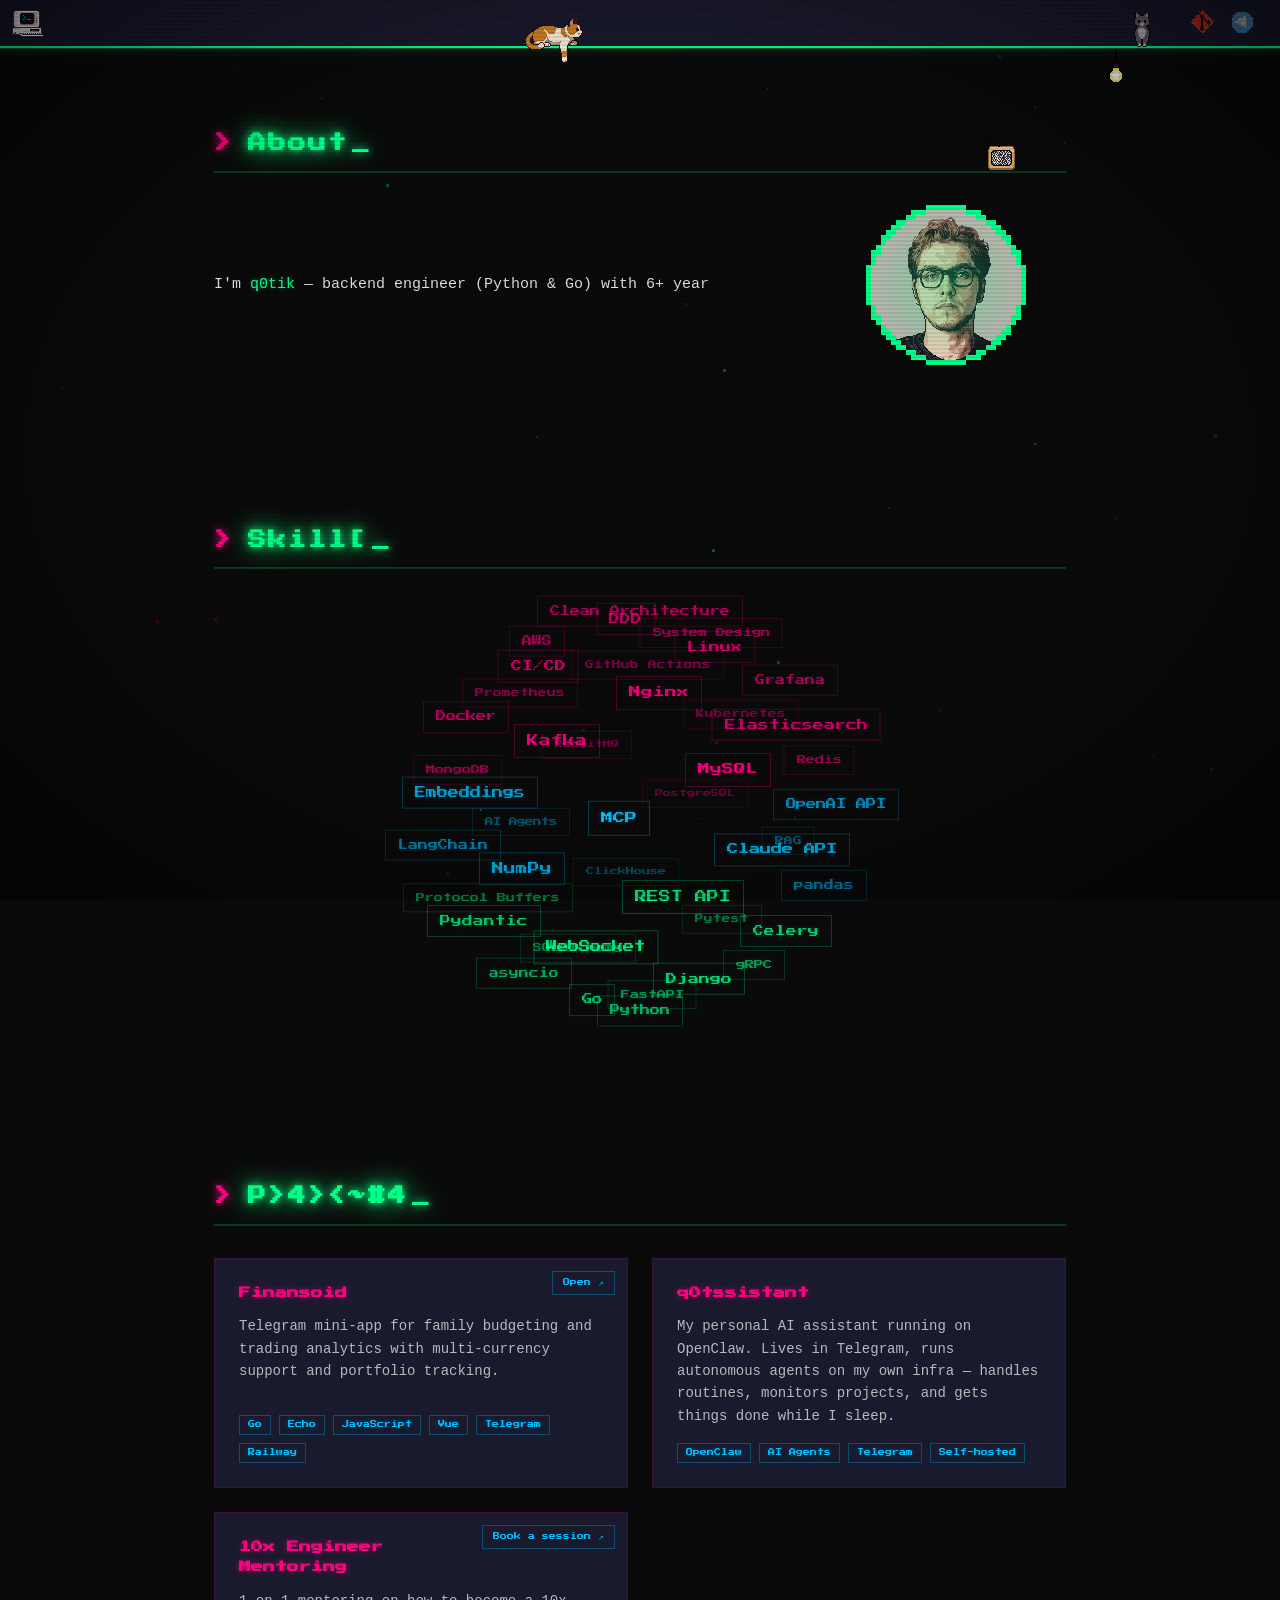
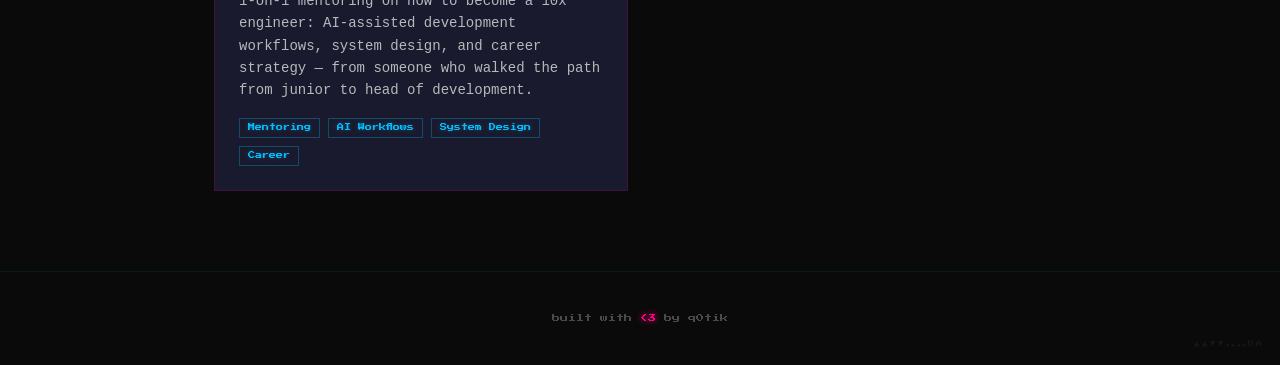
==== commit 61322662: "content: Finansoid stack Python -> Go (Echo) Co-Authored-By: Claude Fable 5 <noreply@anthropic.com>" ====
--- a/index.html
+++ b/index.html
@@ -55,8 +55,8 @@
           <h3>Finansoid</h3>
           <p>Telegram mini-app for family budgeting and trading analytics with multi-currency support and portfolio tracking.</p>
           <div class="project-tags">
-            <span class="project-tag">Python</span>
-            <span class="project-tag">FastAPI</span>
+            <span class="project-tag">Go</span>
+            <span class="project-tag">Echo</span>
             <span class="project-tag">JavaScript</span>
             <span class="project-tag">Vue</span>
             <span class="project-tag">Telegram</span>
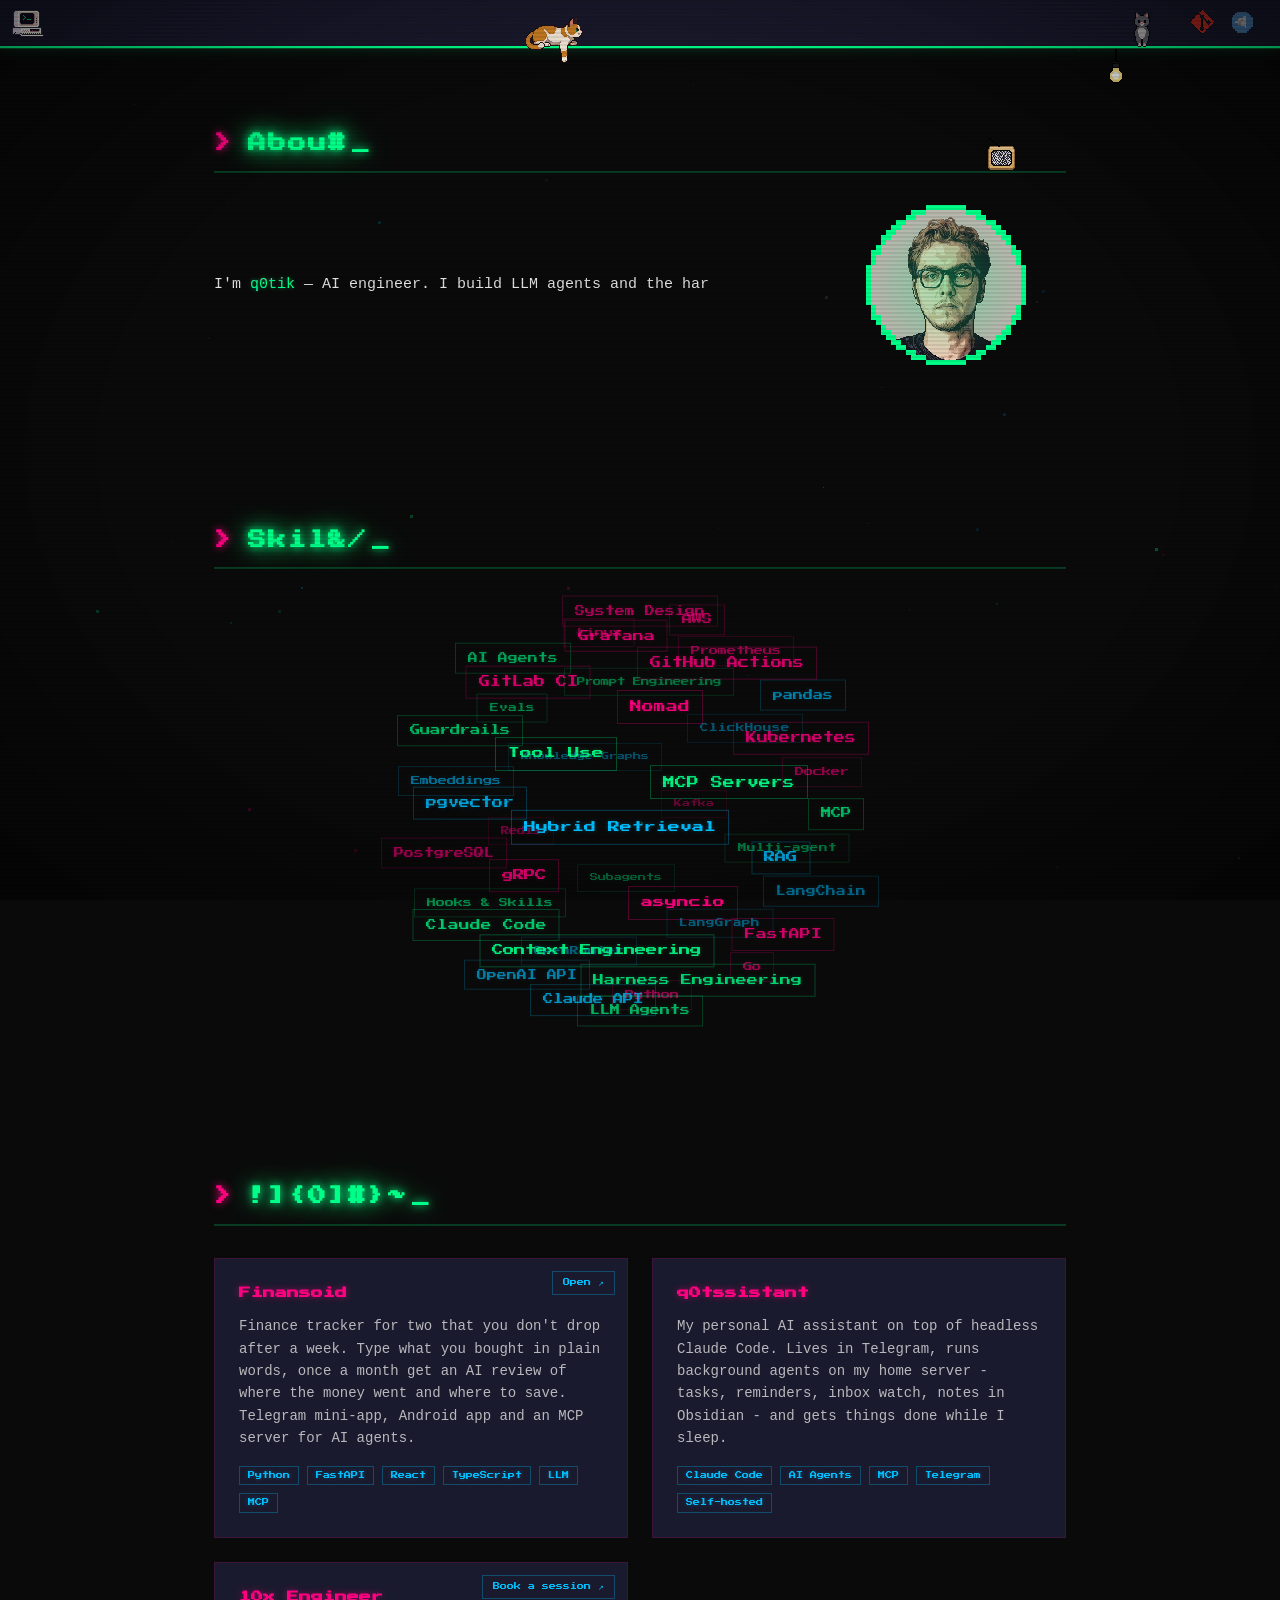
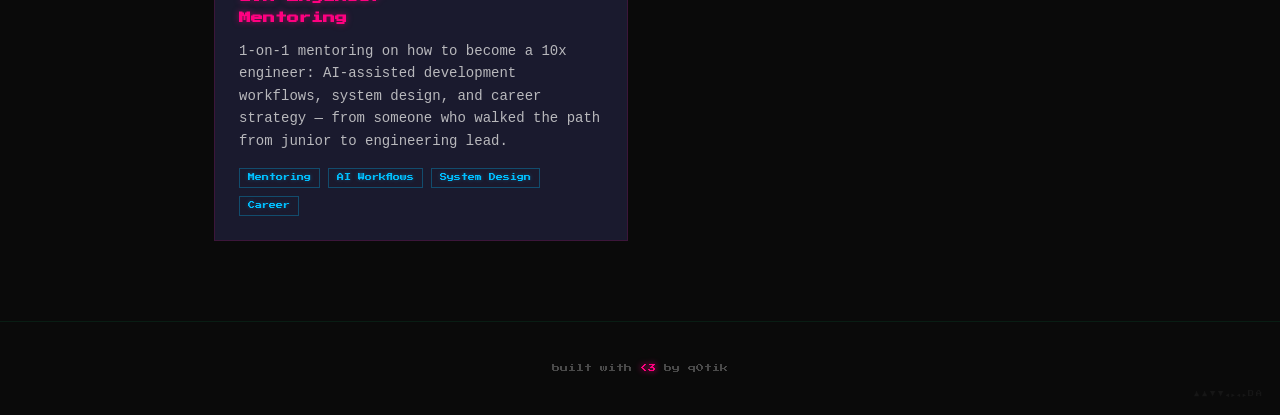
==== commit 0a57fb7c: "content: reposition as AI engineer, sync facts with current CVs - title/about/meta: AI engineer (LLM" ====
--- a/index.html
+++ b/index.html
@@ -3,9 +3,9 @@
 <head>
   <meta charset="UTF-8">
   <meta name="viewport" content="width=device-width, initial-scale=1.0, maximum-scale=1.0, user-scalable=no">
-  <meta name="description" content="q0tik — backend engineer & engineering lead. High-load fintech systems, AI agents, pixel art. Personal portfolio.">
+  <meta name="description" content="q0tik — AI engineer: LLM agents, harness engineering, RAG, MCP. 7+ years of production backend in fintech before that. Personal portfolio.">
   <meta name="theme-color" content="#0a0a0a">
-  <title>q0tik — backend engineer & genius</title>
+  <title>q0tik — AI engineer</title>
   <link rel="icon" type="image/png" href="assets/favicon.png">
   <link rel="icon" type="image/x-icon" href="favicon.ico">
   <link rel="preconnect" href="https://fonts.googleapis.com">
@@ -35,7 +35,7 @@
         <div class="tv-container" aria-hidden="true"><div class="tv-sprite"></div></div>
       </div>
       <div class="about-content">
-        <p>I'm <span class="highlight glitch" data-text="q0tik">q0tik</span> — backend engineer (Python &amp; Go) with 6+ years in fintech, crypto, and quant trading. I build high-load systems that handle 40K+ events/sec and process $2M+ in daily transactions — from architecture to production. Not just an engineer: I've built a revenue-making p2p payments startup from scratch and grew its engineering team to 12+ people — hiring, architecture, releases, on-call, all of it. On the side I make games and pixel art.</p>
+        <p>I'm <span class="highlight glitch" data-text="q0tik">q0tik</span> — AI engineer. I build LLM agents and the harness around them: tools and MCP servers, hooks, guardrails and context, retrieval over RAG and knowledge graphs, evals from real user feedback, multi-agent setups running on my own servers. At work I built a RAG agent over the company knowledge base that most of the office uses every day, and moved the team's Jira and code review flow onto Claude. Behind that are 7+ years of backend in fintech - trading infrastructure at ~40K events/sec, a P2P payment gateway I led from the first commit to $2M+ a day, an engineering team grown to 12+ people. So my agents run like production systems, with monitoring and on-call, not like demos. On the side I make games and pixel art.</p>
         <div class="avatar-frame">
           <img src="assets/sprites/avatar-circle.png" alt="q0tik" class="avatar-img">
         </div>
@@ -51,24 +51,25 @@
       <h2 class="section-title">Projects</h2>
       <div class="projects-grid">
         <div class="project-card">
-          <a href="https://t.me/finansoid_bot/finansoid" target="_blank" rel="noopener" class="project-link">Open ↗</a>
+          <a href="https://finansoid.app" target="_blank" rel="noopener" class="project-link">Open ↗</a>
           <h3>Finansoid</h3>
-          <p>Telegram mini-app for family budgeting and trading analytics with multi-currency support and portfolio tracking.</p>
+          <p>Finance tracker for two that you don't drop after a week. Type what you bought in plain words, once a month get an AI review of where the money went and where to save. Telegram mini-app, Android app and an MCP server for AI agents.</p>
           <div class="project-tags">
-            <span class="project-tag">Go</span>
-            <span class="project-tag">Echo</span>
-            <span class="project-tag">JavaScript</span>
-            <span class="project-tag">Vue</span>
-            <span class="project-tag">Telegram</span>
-            <span class="project-tag">Railway</span>
+            <span class="project-tag">Python</span>
+            <span class="project-tag">FastAPI</span>
+            <span class="project-tag">React</span>
+            <span class="project-tag">TypeScript</span>
+            <span class="project-tag">LLM</span>
+            <span class="project-tag">MCP</span>
           </div>
         </div>
         <div class="project-card">
           <h3>q0tssistant</h3>
-          <p>My personal AI assistant running on OpenClaw. Lives in Telegram, runs autonomous agents on my own infra — handles routines, monitors projects, and gets things done while I sleep.</p>
+          <p>My personal AI assistant on top of headless Claude Code. Lives in Telegram, runs background agents on my home server - tasks, reminders, inbox watch, notes in Obsidian - and gets things done while I sleep.</p>
           <div class="project-tags">
-            <span class="project-tag">OpenClaw</span>
+            <span class="project-tag">Claude Code</span>
             <span class="project-tag">AI Agents</span>
+            <span class="project-tag">MCP</span>
             <span class="project-tag">Telegram</span>
             <span class="project-tag">Self-hosted</span>
           </div>
@@ -76,7 +77,7 @@
         <div class="project-card">
           <a href="https://q0tik.t.me" target="_blank" rel="noopener" class="project-link">Book a session ↗</a>
           <h3>10x Engineer Mentoring</h3>
-          <p>1-on-1 mentoring on how to become a 10x engineer: AI-assisted development workflows, system design, and career strategy — from someone who walked the path from junior to head of development.</p>
+          <p>1-on-1 mentoring on how to become a 10x engineer: AI-assisted development workflows, system design, and career strategy — from someone who walked the path from junior to engineering lead.</p>
           <div class="project-tags">
             <span class="project-tag">Mentoring</span>
             <span class="project-tag">AI Workflows</span>
--- a/css/style.css
+++ b/css/style.css
@@ -605,7 +605,7 @@
   user-select: none;
 }
 
-.skill-tag[data-group="backend"] {
+.skill-tag[data-group="ai"] {
   color: var(--accent-green);
   border-color: rgba(0, 255, 136, 0.3);
   text-shadow: 0 0 4px rgba(0, 255, 136, 0.3);
@@ -628,7 +628,7 @@
   transform: scale(1.2) !important;
 }
 
-.skill-tag[data-group="backend"]:hover {
+.skill-tag[data-group="ai"]:hover {
   text-shadow: 0 0 8px var(--accent-green), 0 0 20px var(--accent-green);
   border-color: var(--accent-green);
   box-shadow: 0 0 12px rgba(0, 255, 136, 0.3);
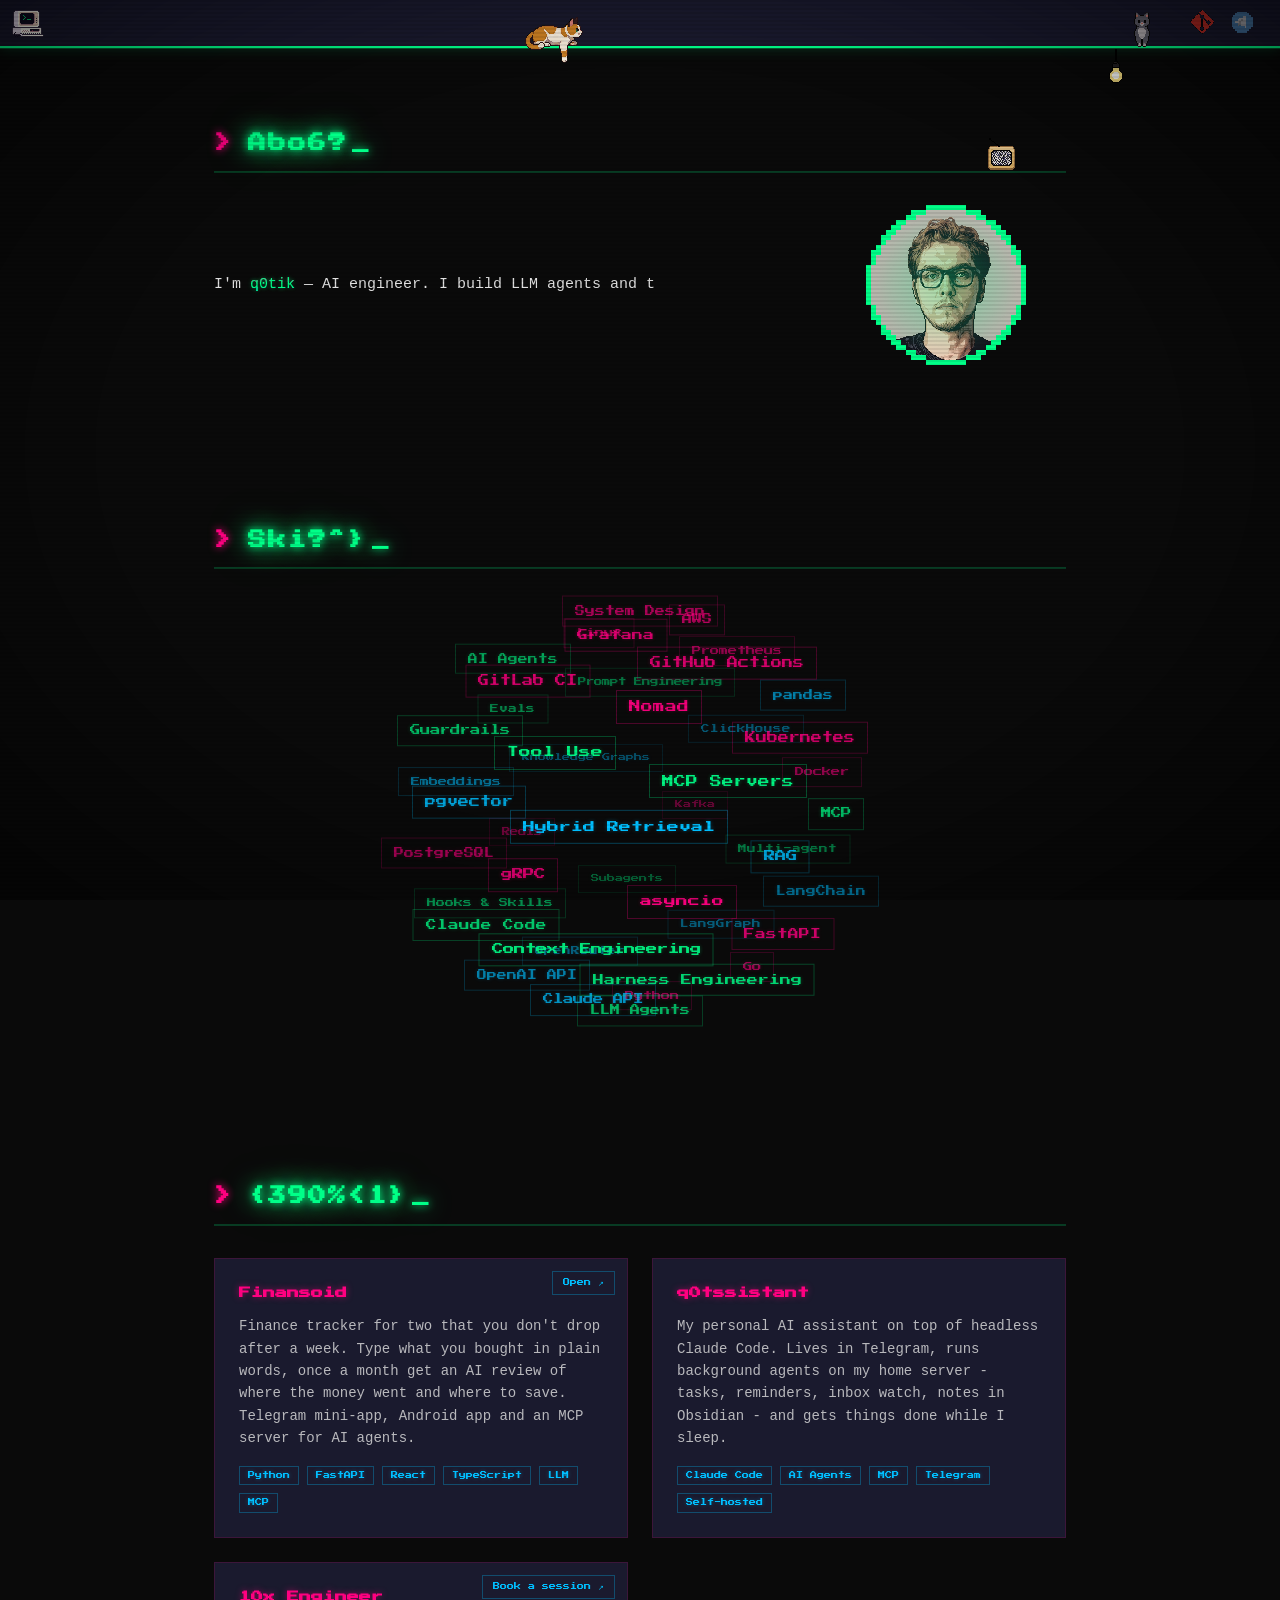
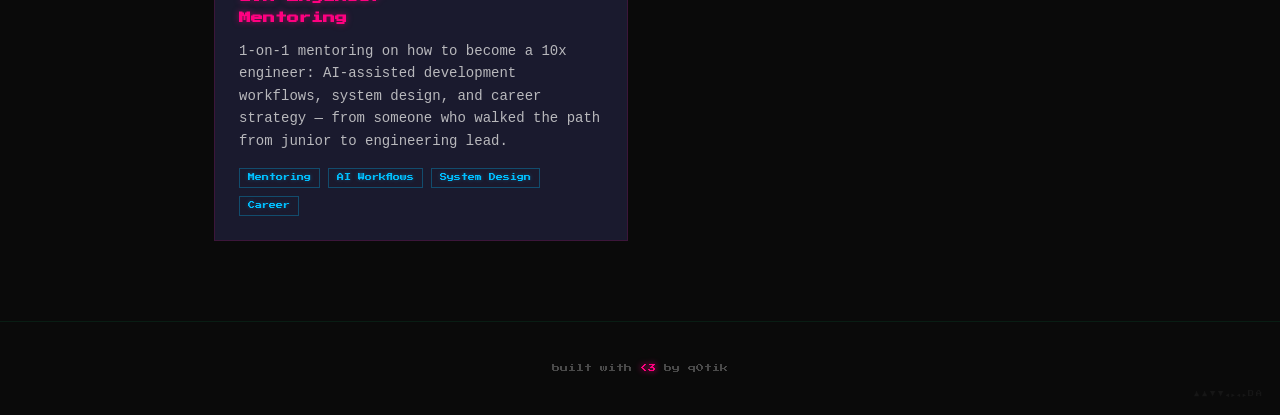
==== commit 3d577d8d: "content: drop resume metrics from about/terminal, site is not a CV Co-Authored-By: Claude Opus 5.5 <" ====
--- a/index.html
+++ b/index.html
@@ -3,7 +3,7 @@
 <head>
   <meta charset="UTF-8">
   <meta name="viewport" content="width=device-width, initial-scale=1.0, maximum-scale=1.0, user-scalable=no">
-  <meta name="description" content="q0tik — AI engineer: LLM agents, harness engineering, RAG, MCP. 7+ years of production backend in fintech before that. Personal portfolio.">
+  <meta name="description" content="q0tik — AI engineer: LLM agents, harness engineering, RAG, MCP. Fintech backend before that. Personal portfolio.">
   <meta name="theme-color" content="#0a0a0a">
   <title>q0tik — AI engineer</title>
   <link rel="icon" type="image/png" href="assets/favicon.png">
@@ -35,7 +35,7 @@
         <div class="tv-container" aria-hidden="true"><div class="tv-sprite"></div></div>
       </div>
       <div class="about-content">
-        <p>I'm <span class="highlight glitch" data-text="q0tik">q0tik</span> — AI engineer. I build LLM agents and the harness around them: tools and MCP servers, hooks, guardrails and context, retrieval over RAG and knowledge graphs, evals from real user feedback, multi-agent setups running on my own servers. At work I built a RAG agent over the company knowledge base that most of the office uses every day, and moved the team's Jira and code review flow onto Claude. Behind that are 7+ years of backend in fintech - trading infrastructure at ~40K events/sec, a P2P payment gateway I led from the first commit to $2M+ a day, an engineering team grown to 12+ people. So my agents run like production systems, with monitoring and on-call, not like demos. On the side I make games and pixel art.</p>
+        <p>I'm <span class="highlight glitch" data-text="q0tik">q0tik</span> — AI engineer. I build LLM agents and the harness around them: tools and MCP servers, hooks, guardrails and context, retrieval over RAG and knowledge graphs, evals from real user feedback, multi-agent setups running on my own servers. At work I built a RAG agent over the company knowledge base that most of the office uses every day, and moved the team's Jira and code review flow onto Claude. Before AI I spent years on fintech backend - trading infrastructure, a P2P payment gateway I led from the first commit, an engineering team I grew from a handful of people. So my agents run like production systems, with monitoring and on-call, not like demos. On the side I make games and pixel art.</p>
         <div class="avatar-frame">
           <img src="assets/sprites/avatar-circle.png" alt="q0tik" class="avatar-img">
         </div>
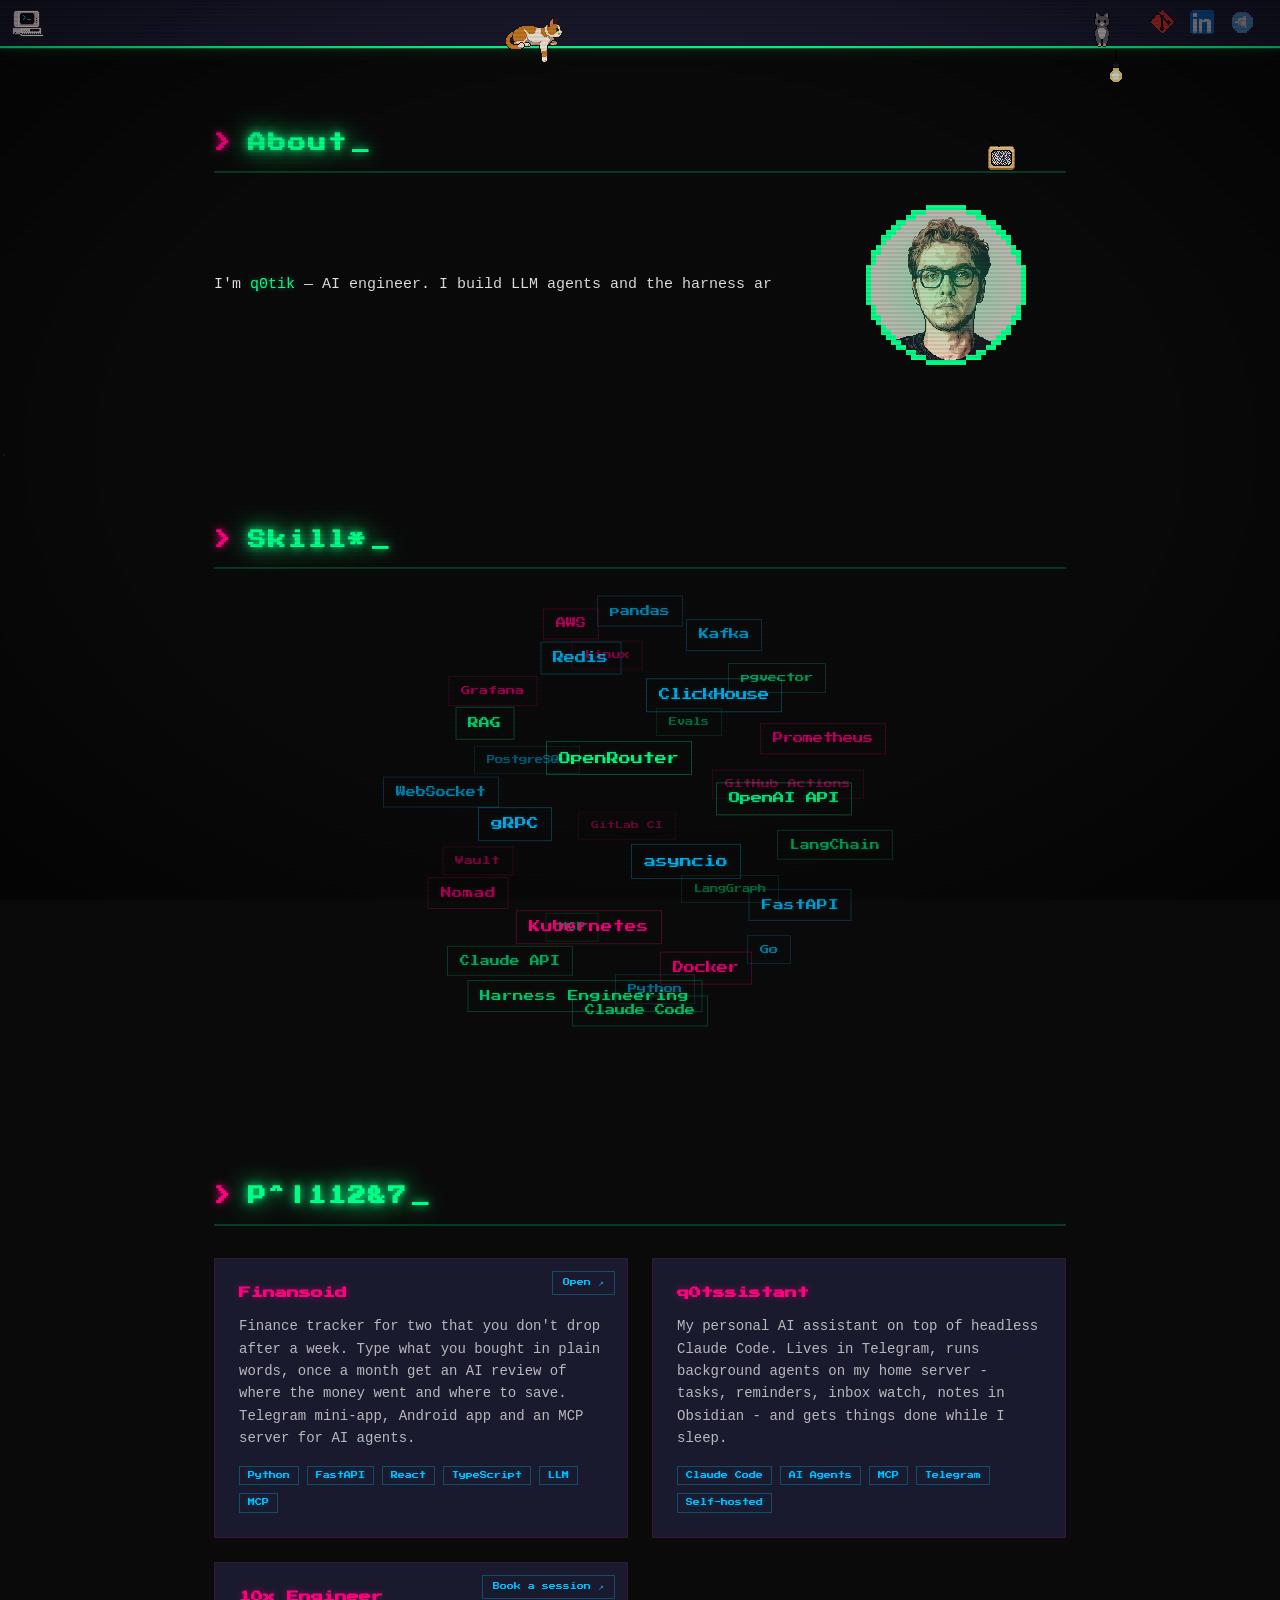
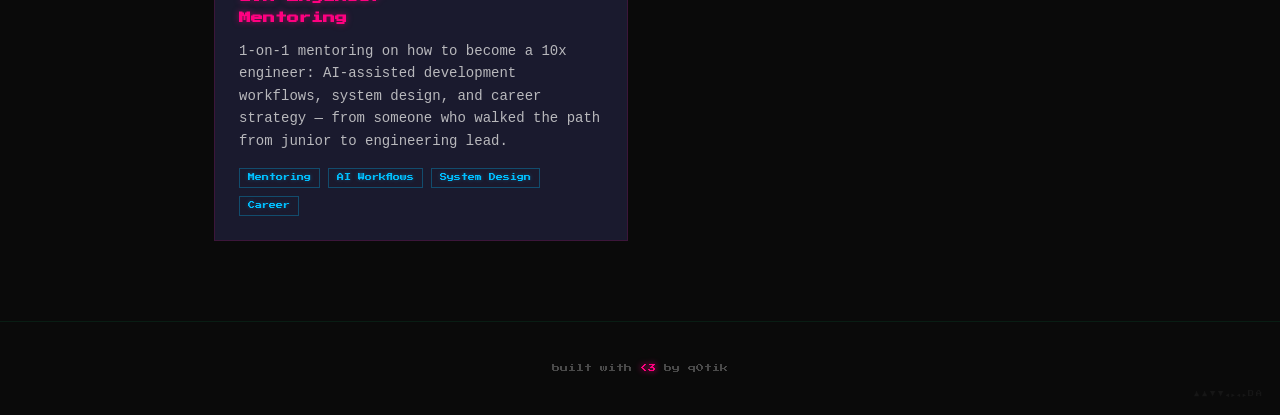
==== commit f50a3262: "feat: LinkedIn link with pixel icon in navbar and terminal contacts Co-Authored-By: Claude Opus 5.5 " ====
--- a/index.html
+++ b/index.html
@@ -24,6 +24,7 @@
     </button>
     <div class="nav-socials">
       <a href="https://github.com/q0tik" target="_blank" rel="noopener" aria-label="GitHub"><img src="assets/icons/git_64x64.png" alt="GitHub" class="nav-icon"></a>
+      <a href="https://www.linkedin.com/in/maksim-topchilo" target="_blank" rel="noopener" aria-label="LinkedIn"><img src="assets/icons/linkedin_64x64.png" alt="LinkedIn" class="nav-icon"></a>
       <a href="https://q0tik.t.me" target="_blank" rel="noopener" aria-label="Telegram"><img src="assets/icons/tg_pixelart_64x64.png" alt="Telegram" class="nav-icon"></a>
     </div>
   </nav>
--- a/css/style.css
+++ b/css/style.css
@@ -110,11 +110,6 @@
   overflow: visible;
 }
 
-.nav-links {
-  display: flex;
-  gap: 24px;
-}
-
 .nav-socials {
   display: flex;
   gap: 12px;
@@ -136,81 +131,6 @@
 .nav-icon:hover {
   opacity: 1;
   filter: drop-shadow(0 0 6px var(--accent-green));
-}
-
-.nav-link {
-  font-family: var(--font-pixel);
-  font-size: 10px;
-  color: var(--text);
-  text-decoration: none;
-  padding: 6px 10px;
-  position: relative;
-  transition: text-shadow 0.2s, color 0.2s;
-}
-
-/* Pixel underline animation */
-.nav-link::after {
-  content: '';
-  position: absolute;
-  bottom: 0;
-  left: 50%;
-  width: 0;
-  height: 2px;
-  background: var(--accent-green);
-  box-shadow: 0 0 6px var(--accent-green);
-  transition: width 0.25s ease, left 0.25s ease;
-}
-
-.nav-link:hover::after,
-.nav-link.active::after {
-  width: 100%;
-  left: 0;
-}
-
-.nav-link:hover,
-.nav-link.active {
-  color: var(--accent-green);
-  text-shadow: 0 0 8px var(--accent-green), 0 0 20px var(--accent-green);
-}
-
-.nav-link:focus-visible {
-  outline: 2px solid var(--accent-green);
-  outline-offset: 2px;
-}
-
-/* === Burger === */
-.burger {
-  display: none;
-  flex-direction: column;
-  gap: 5px;
-  background: none;
-  border: none;
-  cursor: pointer;
-  padding: 8px;
-  z-index: 110;
-}
-
-.burger span {
-  display: block;
-  width: 22px;
-  height: 2px;
-  background: var(--accent-green);
-  box-shadow: 0 0 4px var(--accent-green);
-  transition: transform 0.3s ease, opacity 0.3s ease;
-  transform-origin: center;
-}
-
-.burger.open span:nth-child(1) {
-  transform: translateY(7px) rotate(45deg);
-}
-
-.burger.open span:nth-child(2) {
-  opacity: 0;
-  transform: scaleX(0);
-}
-
-.burger.open span:nth-child(3) {
-  transform: translateY(-7px) rotate(-45deg);
 }
 
 /* === Terminal Button (navbar) === */
@@ -580,6 +500,9 @@
 /* === Skills Orbit === */
 .skills-orbit {
   position: relative;
+  touch-action: pan-y;
+  user-select: none;
+  -webkit-user-select: none;
   width: 100%;
   height: 420px;
   perspective: 800px;
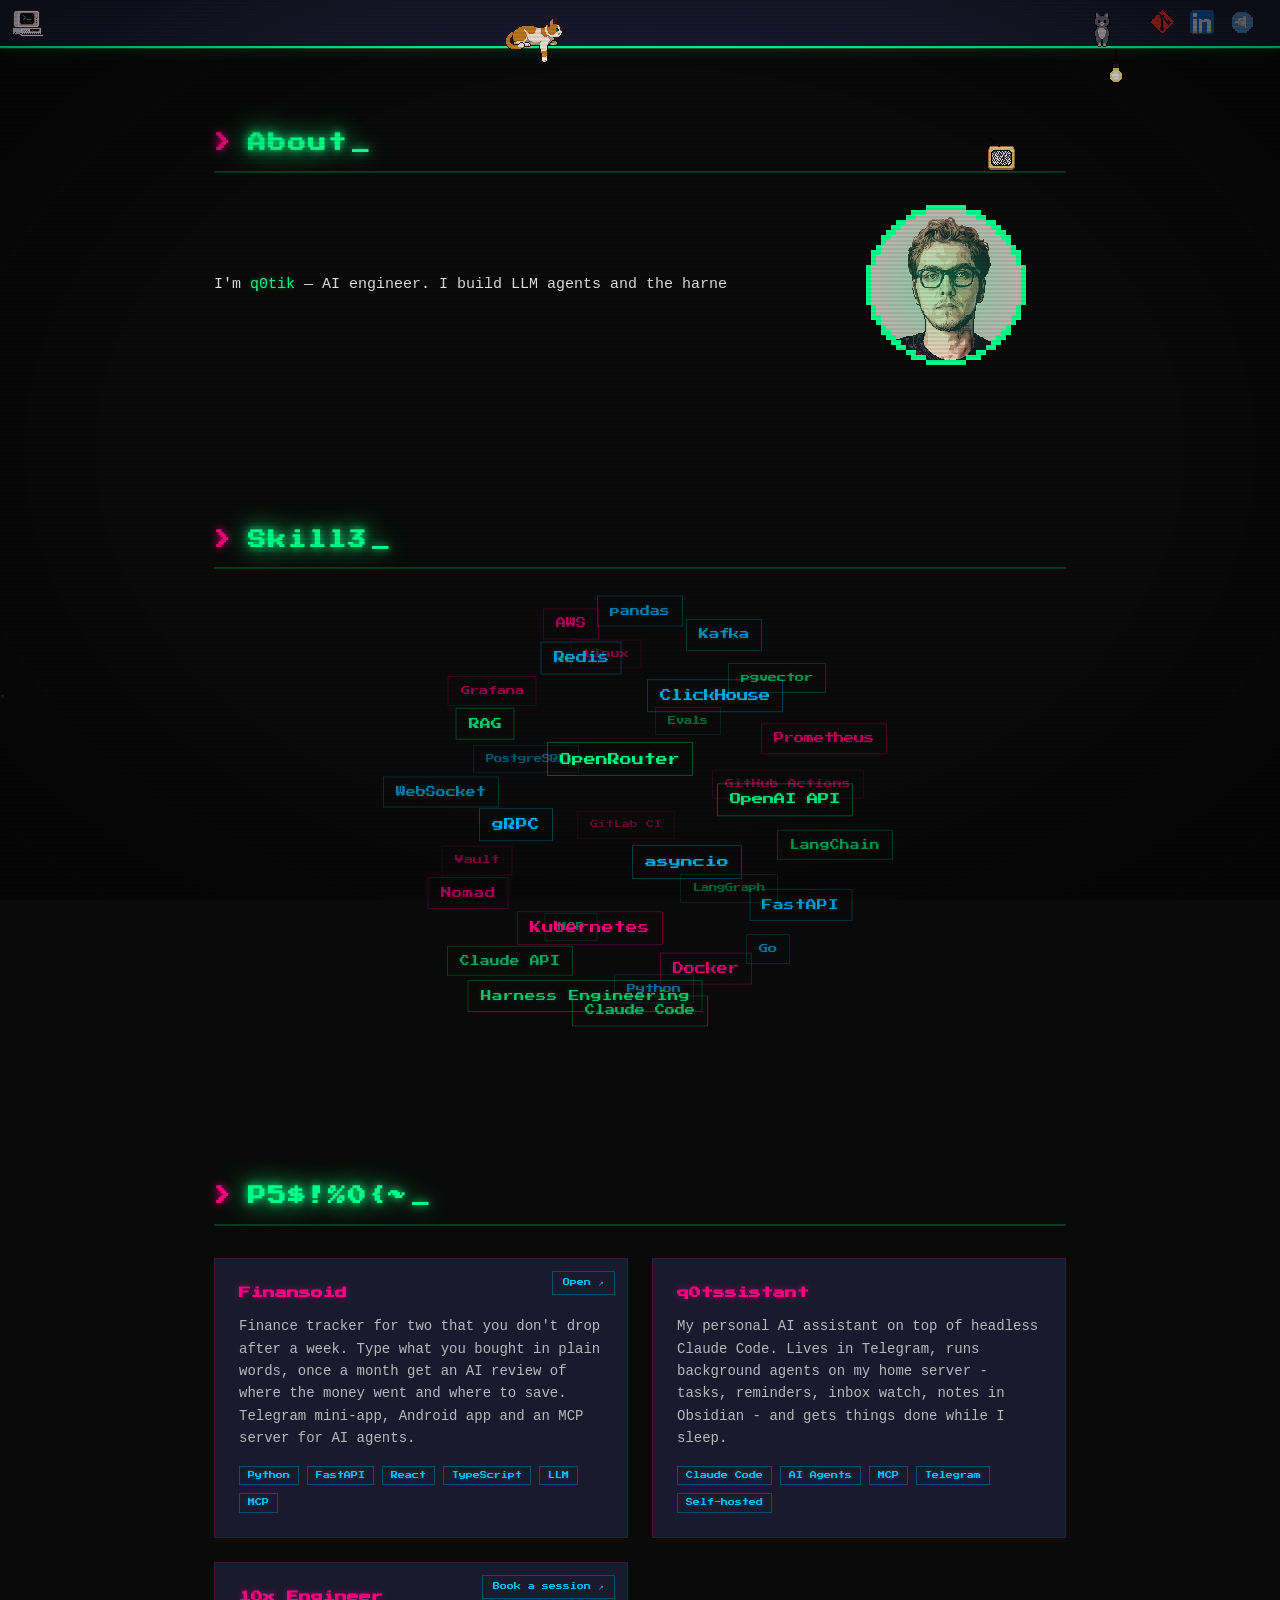
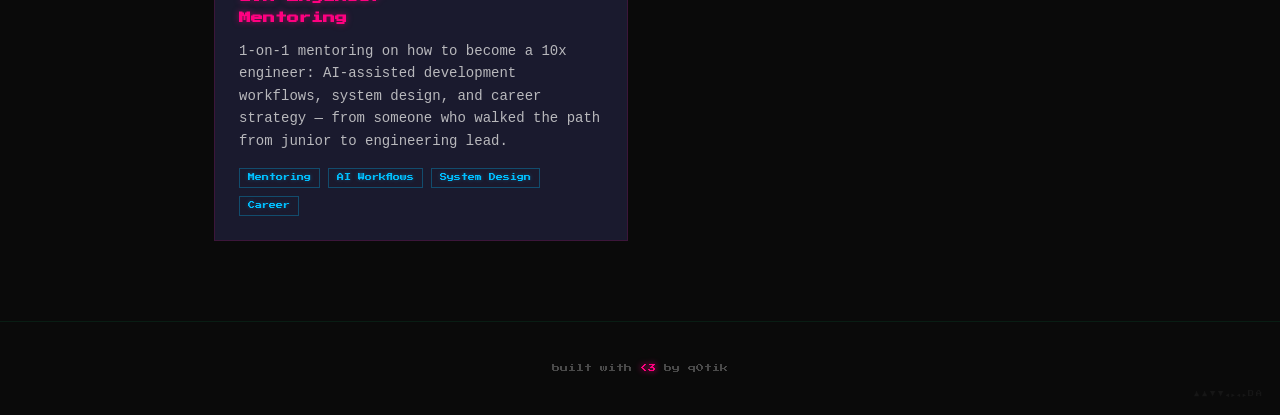
==== commit 892b1850: "feat: Open Graph preview card, allow pinch zoom - og/twitter meta + 1200x630 pixel-style preview ima" ====
--- a/index.html
+++ b/index.html
@@ -2,9 +2,19 @@
 <html lang="en">
 <head>
   <meta charset="UTF-8">
-  <meta name="viewport" content="width=device-width, initial-scale=1.0, maximum-scale=1.0, user-scalable=no">
+  <meta name="viewport" content="width=device-width, initial-scale=1.0">
   <meta name="description" content="q0tik — AI engineer: LLM agents, harness engineering, RAG, MCP. Fintech backend before that. Personal portfolio.">
   <meta name="theme-color" content="#0a0a0a">
+  <meta property="og:type" content="website">
+  <meta property="og:url" content="https://q0tik.quot.tech/">
+  <meta property="og:site_name" content="q0tik">
+  <meta property="og:title" content="q0tik — AI engineer">
+  <meta property="og:description" content="LLM agents, harness engineering, RAG, MCP. Fintech backend before that. Pixel art on the side.">
+  <meta property="og:image" content="https://q0tik.quot.tech/assets/og-image.png">
+  <meta property="og:image:width" content="1200">
+  <meta property="og:image:height" content="630">
+  <meta property="og:image:alt" content="q0tik — AI engineer">
+  <meta name="twitter:card" content="summary_large_image">
   <title>q0tik — AI engineer</title>
   <link rel="icon" type="image/png" href="assets/favicon.png">
   <link rel="icon" type="image/x-icon" href="favicon.ico">
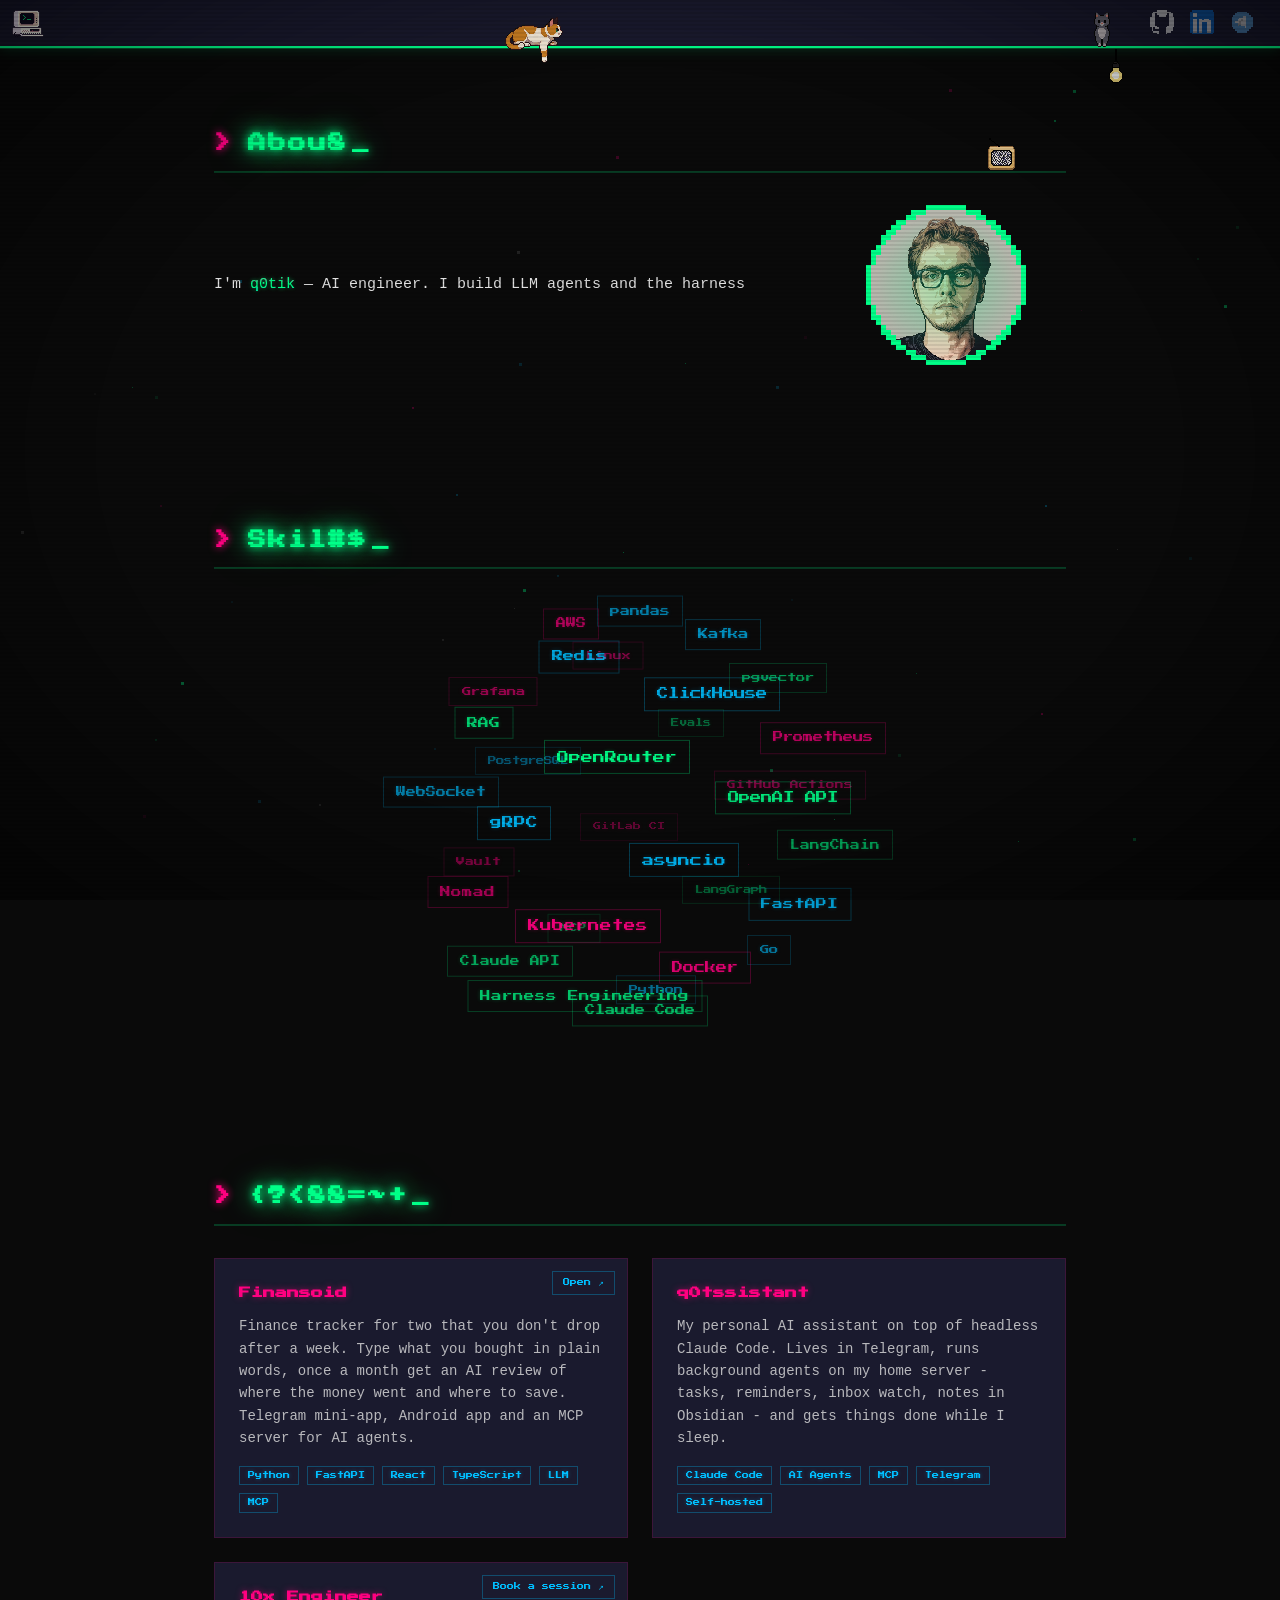
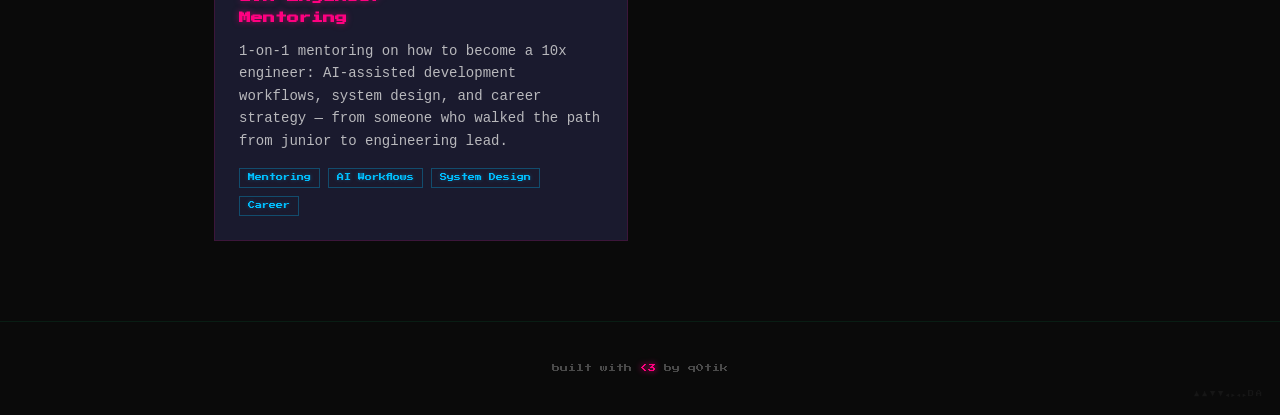
==== commit 2b9f8516: "feat: pixel GitHub octocat icon instead of the Git logo Co-Authored-By: Claude Opus 5.5 <noreply@ant" ====
--- a/index.html
+++ b/index.html
@@ -33,7 +33,7 @@
       <img src="assets/bulb/bulb-on.png" alt="" class="bulb-img" id="bulb-img">
     </button>
     <div class="nav-socials">
-      <a href="https://github.com/q0tik" target="_blank" rel="noopener" aria-label="GitHub"><img src="assets/icons/git_64x64.png" alt="GitHub" class="nav-icon"></a>
+      <a href="https://github.com/q0tik" target="_blank" rel="noopener" aria-label="GitHub"><img src="assets/icons/github_64x64.png" alt="GitHub" class="nav-icon"></a>
       <a href="https://www.linkedin.com/in/maksim-topchilo" target="_blank" rel="noopener" aria-label="LinkedIn"><img src="assets/icons/linkedin_64x64.png" alt="LinkedIn" class="nav-icon"></a>
       <a href="https://q0tik.t.me" target="_blank" rel="noopener" aria-label="Telegram"><img src="assets/icons/tg_pixelart_64x64.png" alt="Telegram" class="nav-icon"></a>
     </div>
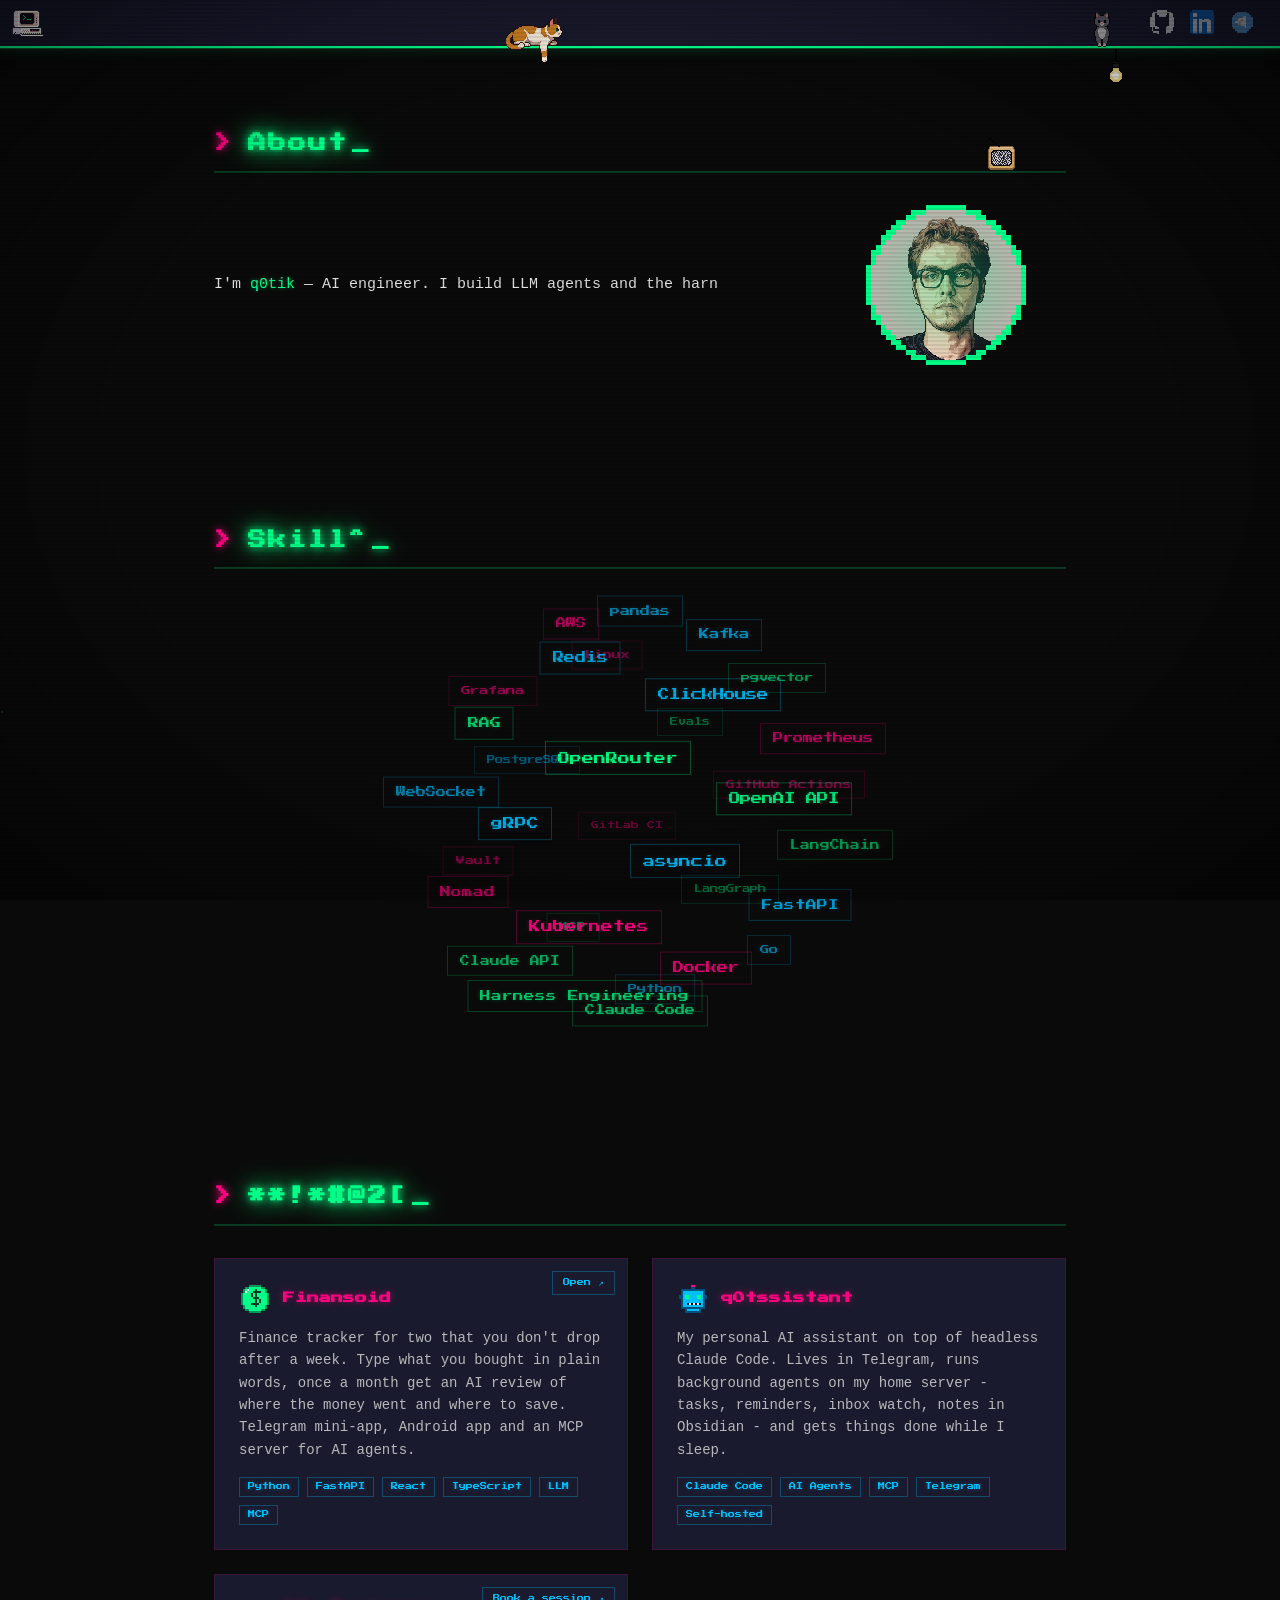
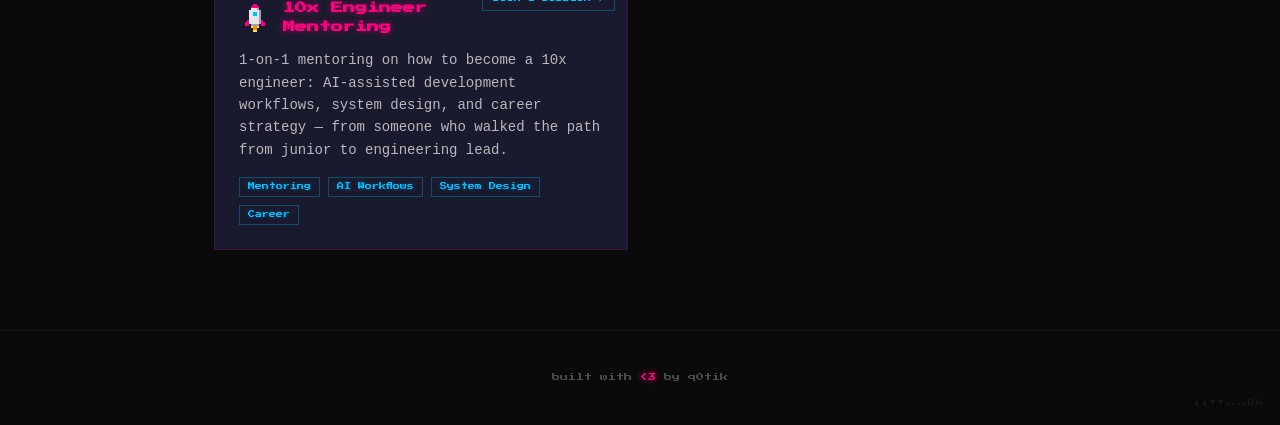
==== commit 54dae676: "feat: pixel 404 page and project icons - 404: 'cat ate this page' scene - Gemini-generated cat and b" ====
--- a/index.html
+++ b/index.html
@@ -63,7 +63,7 @@
       <div class="projects-grid">
         <div class="project-card">
           <a href="https://finansoid.app" target="_blank" rel="noopener" class="project-link">Open ↗</a>
-          <h3>Finansoid</h3>
+          <h3><img src="assets/icons/proj_finansoid.png" alt="" class="project-icon">Finansoid</h3>
           <p>Finance tracker for two that you don't drop after a week. Type what you bought in plain words, once a month get an AI review of where the money went and where to save. Telegram mini-app, Android app and an MCP server for AI agents.</p>
           <div class="project-tags">
             <span class="project-tag">Python</span>
@@ -75,7 +75,7 @@
           </div>
         </div>
         <div class="project-card">
-          <h3>q0tssistant</h3>
+          <h3><img src="assets/icons/proj_assistant.png" alt="" class="project-icon">q0tssistant</h3>
           <p>My personal AI assistant on top of headless Claude Code. Lives in Telegram, runs background agents on my home server - tasks, reminders, inbox watch, notes in Obsidian - and gets things done while I sleep.</p>
           <div class="project-tags">
             <span class="project-tag">Claude Code</span>
@@ -87,7 +87,7 @@
         </div>
         <div class="project-card">
           <a href="https://q0tik.t.me" target="_blank" rel="noopener" class="project-link">Book a session ↗</a>
-          <h3>10x Engineer Mentoring</h3>
+          <h3><img src="assets/icons/proj_mentoring.png" alt="" class="project-icon">10x Engineer Mentoring</h3>
           <p>1-on-1 mentoring on how to become a 10x engineer: AI-assisted development workflows, system design, and career strategy — from someone who walked the path from junior to engineering lead.</p>
           <div class="project-tags">
             <span class="project-tag">Mentoring</span>
--- a/css/style.css
+++ b/css/style.css
@@ -671,6 +671,19 @@
   color: var(--accent-pink);
   text-shadow: 0 0 6px rgba(255, 0, 128, 0.5);
   margin-bottom: 12px;
+  display: flex;
+  align-items: center;
+  gap: 12px;
+  padding-right: 90px;
+  line-height: 1.6;
+}
+
+.project-icon {
+  width: 32px;
+  height: 32px;
+  flex-shrink: 0;
+  image-rendering: pixelated;
+  image-rendering: crisp-edges;
 }
 
 .project-card p {
